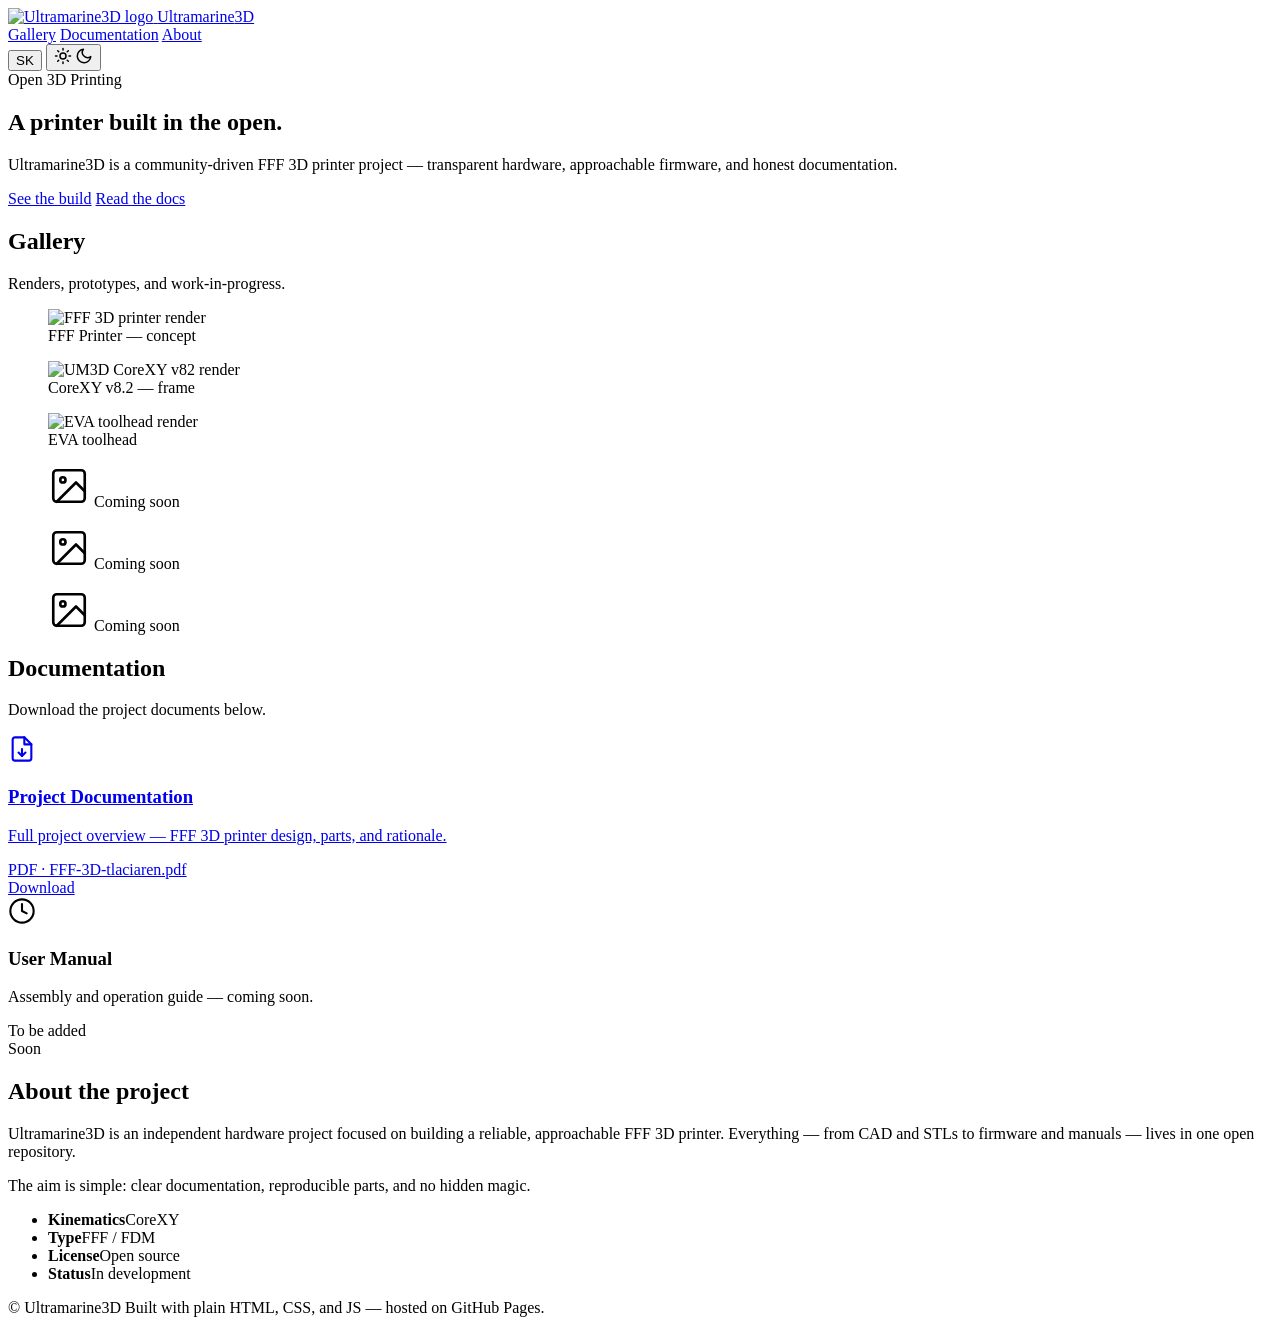
==== index.html @ ef0a7e92 "yap" ====
<!DOCTYPE html>
<html lang="en" data-theme="light">
<head>
  <meta charset="UTF-8" />
  <meta name="viewport" content="width=device-width, initial-scale=1.0" />
  <meta name="description" content="Ultramarine3D — Open 3D printer project" />
  <title>Ultramarine3D</title>
  <link rel="icon" type="image/jpeg" href="business_materials/um3d_logo.jpg" />
  <link rel="preconnect" href="https://fonts.googleapis.com" />
  <link rel="preconnect" href="https://fonts.gstatic.com" crossorigin />
  <link href="https://fonts.googleapis.com/css2?family=Inter:wght@300;400;500;600;700;800&display=swap" rel="stylesheet" />
  <link rel="stylesheet" href="assets/css/style.css" />
</head>
<body>
  <header class="site-header">
    <div class="container header-inner">
      <a href="#" class="brand" aria-label="Ultramarine3D home">
        <img src="business_materials/um3d_logo.jpg" alt="Ultramarine3D logo" class="brand-logo" />
        <span class="brand-name">Ultramarine<span class="brand-accent">3D</span></span>
      </a>
      <nav class="site-nav" aria-label="Primary">
        <a href="#gallery" data-i18n="nav.gallery">Gallery</a>
        <a href="#docs" data-i18n="nav.docs">Documentation</a>
        <a href="#about" data-i18n="nav.about">About</a>
      </nav>
      <div class="controls">
        <button id="lang-toggle" class="pill-btn" aria-label="Toggle language" title="Toggle language">
          <span id="lang-label">SK</span>
        </button>
        <button id="theme-toggle" class="pill-btn" aria-label="Toggle theme" title="Toggle theme">
          <svg class="icon-sun" width="18" height="18" viewBox="0 0 24 24" fill="none" stroke="currentColor" stroke-width="2" stroke-linecap="round" stroke-linejoin="round"><circle cx="12" cy="12" r="4"/><path d="M12 2v2M12 20v2M4.93 4.93l1.41 1.41M17.66 17.66l1.41 1.41M2 12h2M20 12h2M4.93 19.07l1.41-1.41M17.66 6.34l1.41-1.41"/></svg>
          <svg class="icon-moon" width="18" height="18" viewBox="0 0 24 24" fill="none" stroke="currentColor" stroke-width="2" stroke-linecap="round" stroke-linejoin="round"><path d="M21 12.79A9 9 0 1 1 11.21 3 7 7 0 0 0 21 12.79z"/></svg>
        </button>
      </div>
    </div>
  </header>

  <main>
    <section class="hero">
      <div class="container hero-inner">
        <div class="hero-copy">
          <span class="eyebrow" data-i18n="hero.eyebrow">Open 3D Printing</span>
          <h1 data-i18n="hero.title">A printer built in the open.</h1>
          <p class="lede" data-i18n="hero.lede">Ultramarine3D is a community-driven FFF 3D printer project — transparent hardware, approachable firmware, and honest documentation.</p>
          <div class="hero-actions">
            <a href="#gallery" class="btn btn-primary" data-i18n="hero.ctaGallery">See the build</a>
            <a href="#docs" class="btn btn-ghost" data-i18n="hero.ctaDocs">Read the docs</a>
          </div>
        </div>
        <div class="hero-art" aria-hidden="true">
          <div class="blob blob-a"></div>
          <div class="blob blob-b"></div>
          <div class="blob blob-c"></div>
        </div>
      </div>
    </section>

    <section id="gallery" class="section">
      <div class="container">
        <header class="section-head">
          <h2 data-i18n="gallery.title">Gallery</h2>
          <p class="muted" data-i18n="gallery.sub">Renders, prototypes, and work-in-progress.</p>
        </header>
        <div class="gallery-grid">
          <figure class="card image-card">
            <img src="business_materials/img/FFF-3D-tlaciaren.PNG" alt="FFF 3D printer render" loading="lazy" />
            <figcaption data-i18n="gallery.item1">FFF Printer — concept</figcaption>
          </figure>
          <figure class="card image-card">
            <img src="business_materials/img/UM3DCoreXY%20v82.png" alt="UM3D CoreXY v82 render" loading="lazy" />
            <figcaption data-i18n="gallery.item2">CoreXY v8.2 — frame</figcaption>
          </figure>
          <figure class="card image-card">
            <img src="business_materials/img/eva3.png" alt="EVA toolhead render" loading="lazy" />
            <figcaption data-i18n="gallery.item3">EVA toolhead</figcaption>
          </figure>
          <figure class="card image-card placeholder" aria-label="Placeholder">
            <div class="placeholder-inner">
              <svg width="42" height="42" viewBox="0 0 24 24" fill="none" stroke="currentColor" stroke-width="1.5" stroke-linecap="round" stroke-linejoin="round"><rect x="3" y="3" width="18" height="18" rx="2"/><circle cx="8.5" cy="8.5" r="1.5"/><path d="M21 15l-5-5L5 21"/></svg>
              <span data-i18n="gallery.coming">Coming soon</span>
            </div>
          </figure>
          <figure class="card image-card placeholder" aria-label="Placeholder">
            <div class="placeholder-inner">
              <svg width="42" height="42" viewBox="0 0 24 24" fill="none" stroke="currentColor" stroke-width="1.5" stroke-linecap="round" stroke-linejoin="round"><rect x="3" y="3" width="18" height="18" rx="2"/><circle cx="8.5" cy="8.5" r="1.5"/><path d="M21 15l-5-5L5 21"/></svg>
              <span data-i18n="gallery.coming">Coming soon</span>
            </div>
          </figure>
          <figure class="card image-card placeholder" aria-label="Placeholder">
            <div class="placeholder-inner">
              <svg width="42" height="42" viewBox="0 0 24 24" fill="none" stroke="currentColor" stroke-width="1.5" stroke-linecap="round" stroke-linejoin="round"><rect x="3" y="3" width="18" height="18" rx="2"/><circle cx="8.5" cy="8.5" r="1.5"/><path d="M21 15l-5-5L5 21"/></svg>
              <span data-i18n="gallery.coming">Coming soon</span>
            </div>
          </figure>
        </div>
      </div>
    </section>

    <section id="docs" class="section section-alt">
      <div class="container">
        <header class="section-head">
          <h2 data-i18n="docs.title">Documentation</h2>
          <p class="muted" data-i18n="docs.sub">Download the project documents below.</p>
        </header>
        <div class="docs-grid">
          <a class="card doc-card" href="business_materials/FFF-3D-tlaciaren.pdf" download>
            <div class="doc-icon">
              <svg width="28" height="28" viewBox="0 0 24 24" fill="none" stroke="currentColor" stroke-width="1.8" stroke-linecap="round" stroke-linejoin="round"><path d="M14 2H6a2 2 0 0 0-2 2v16a2 2 0 0 0 2 2h12a2 2 0 0 0 2-2V8z"/><path d="M14 2v6h6"/><path d="M12 18v-6"/><path d="M9 15l3 3 3-3"/></svg>
            </div>
            <div class="doc-body">
              <h3 data-i18n="docs.doc1.title">Project Documentation</h3>
              <p data-i18n="docs.doc1.desc">Full project overview — FFF 3D printer design, parts, and rationale.</p>
              <span class="doc-meta">PDF · FFF-3D-tlaciaren.pdf</span>
            </div>
            <span class="doc-cta" data-i18n="docs.download">Download</span>
          </a>
          <div class="card doc-card doc-card-disabled" aria-disabled="true">
            <div class="doc-icon">
              <svg width="28" height="28" viewBox="0 0 24 24" fill="none" stroke="currentColor" stroke-width="1.8" stroke-linecap="round" stroke-linejoin="round"><circle cx="12" cy="12" r="10"/><path d="M12 6v6l4 2"/></svg>
            </div>
            <div class="doc-body">
              <h3 data-i18n="docs.doc2.title">User Manual</h3>
              <p data-i18n="docs.doc2.desc">Assembly and operation guide — coming soon.</p>
              <span class="doc-meta" data-i18n="docs.doc2.meta">To be added</span>
            </div>
            <span class="doc-cta doc-cta-muted" data-i18n="docs.soon">Soon</span>
          </div>
        </div>
      </div>
    </section>

    <section id="about" class="section">
      <div class="container about-grid">
        <div>
          <h2 data-i18n="about.title">About the project</h2>
          <p data-i18n="about.p1">Ultramarine3D is an independent hardware project focused on building a reliable, approachable FFF 3D printer. Everything — from CAD and STLs to firmware and manuals — lives in one open repository.</p>
          <p data-i18n="about.p2">The aim is simple: clear documentation, reproducible parts, and no hidden magic.</p>
        </div>
        <ul class="facts">
          <li><strong data-i18n="about.fact1.k">Kinematics</strong><span data-i18n="about.fact1.v">CoreXY</span></li>
          <li><strong data-i18n="about.fact2.k">Type</strong><span data-i18n="about.fact2.v">FFF / FDM</span></li>
          <li><strong data-i18n="about.fact3.k">License</strong><span data-i18n="about.fact3.v">Open source</span></li>
          <li><strong data-i18n="about.fact4.k">Status</strong><span data-i18n="about.fact4.v">In development</span></li>
        </ul>
      </div>
    </section>
  </main>

  <footer class="site-footer">
    <div class="container footer-inner">
      <span>© <span id="year"></span> Ultramarine3D</span>
      <span class="muted" data-i18n="footer.built">Built with plain HTML, CSS, and JS — hosted on GitHub Pages.</span>
    </div>
  </footer>

  <script src="assets/js/script.js"></script>
</body>
</html>
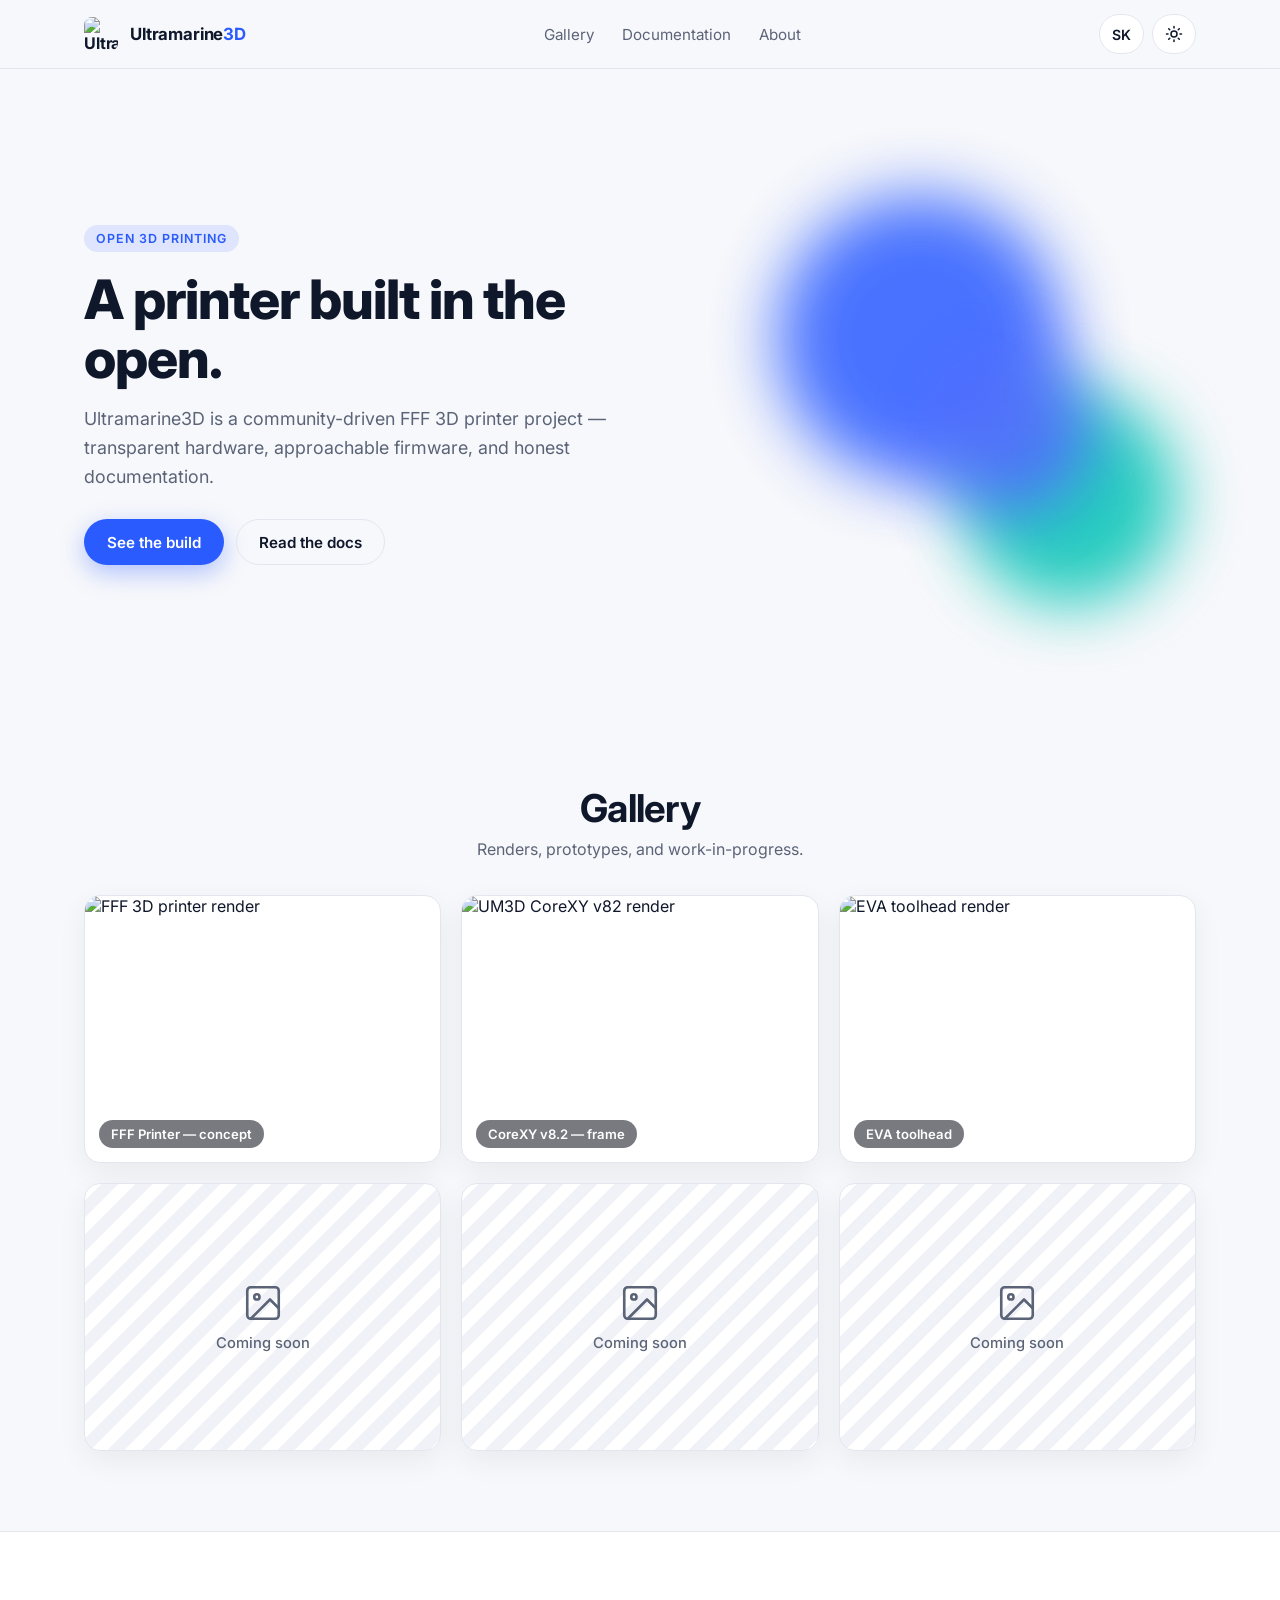
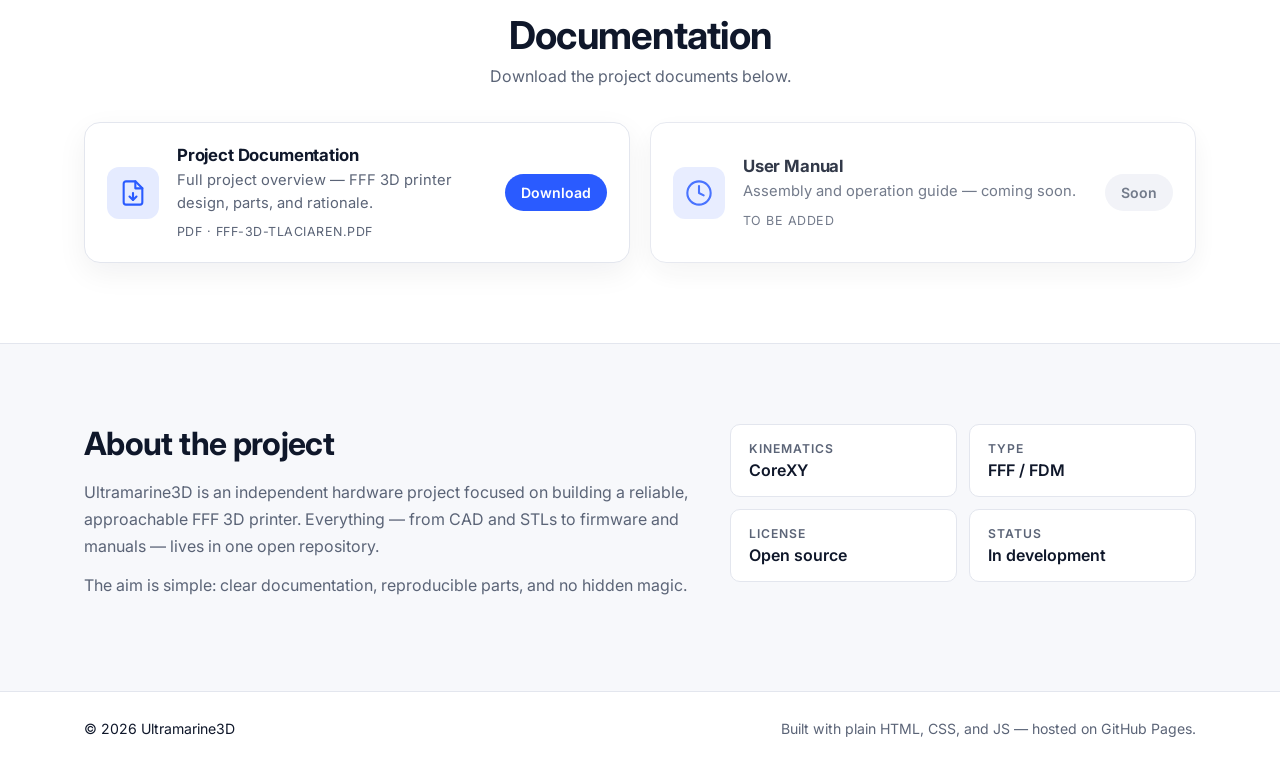
==== commit eda2f101: "add" ====
--- a/index.html
+++ b/index.html
@@ -9,7 +9,7 @@
   <link rel="preconnect" href="https://fonts.googleapis.com" />
   <link rel="preconnect" href="https://fonts.gstatic.com" crossorigin />
   <link href="https://fonts.googleapis.com/css2?family=Inter:wght@300;400;500;600;700;800&display=swap" rel="stylesheet" />
-  <link rel="stylesheet" href="assets/css/style.css" />
+  <link rel="stylesheet" href="./style.css" />
 </head>
 <body>
   <header class="site-header">
@@ -153,6 +153,6 @@
     </div>
   </footer>
 
-  <script src="assets/js/script.js"></script>
+  <script src="script.js"></script>
 </body>
 </html>
--- a/style.css
+++ b/style.css
@@ -0,0 +1,409 @@
+:root {
+  --bg: #f7f8fb;
+  --bg-alt: #ffffff;
+  --surface: #ffffff;
+  --surface-2: #f0f2f7;
+  --text: #0f172a;
+  --text-muted: #5b6477;
+  --border: #e3e6ee;
+  --accent: #2a5bff;
+  --accent-2: #00c4b4;
+  --accent-contrast: #ffffff;
+  --shadow: 0 10px 30px rgba(15, 23, 42, 0.06);
+  --shadow-lg: 0 24px 60px rgba(15, 23, 42, 0.12);
+  --radius: 16px;
+  --radius-sm: 10px;
+  --maxw: 1160px;
+  --transition: 200ms cubic-bezier(.2,.7,.3,1);
+}
+
+[data-theme="dark"] {
+  --bg: #0b0e15;
+  --bg-alt: #0f1420;
+  --surface: #141a28;
+  --surface-2: #1a2133;
+  --text: #e6eaf2;
+  --text-muted: #94a0b8;
+  --border: #223049;
+  --accent: #6b8cff;
+  --accent-2: #2ee6d0;
+  --accent-contrast: #0b0e15;
+  --shadow: 0 10px 30px rgba(0, 0, 0, 0.35);
+  --shadow-lg: 0 24px 60px rgba(0, 0, 0, 0.5);
+}
+
+* { box-sizing: border-box; }
+
+html, body {
+  margin: 0;
+  padding: 0;
+  background: var(--bg);
+  color: var(--text);
+  font-family: 'Inter', system-ui, -apple-system, Segoe UI, Roboto, sans-serif;
+  -webkit-font-smoothing: antialiased;
+  -moz-osx-font-smoothing: grayscale;
+  scroll-behavior: smooth;
+  transition: background var(--transition), color var(--transition);
+}
+
+img { max-width: 100%; display: block; }
+
+a {
+  color: inherit;
+  text-decoration: none;
+}
+
+.container {
+  max-width: var(--maxw);
+  margin: 0 auto;
+  padding: 0 24px;
+}
+
+/* Header */
+.site-header {
+  position: sticky;
+  top: 0;
+  z-index: 40;
+  backdrop-filter: saturate(140%) blur(12px);
+  -webkit-backdrop-filter: saturate(140%) blur(12px);
+  background: color-mix(in srgb, var(--bg) 78%, transparent);
+  border-bottom: 1px solid var(--border);
+}
+
+.header-inner {
+  display: flex;
+  align-items: center;
+  justify-content: space-between;
+  height: 68px;
+  gap: 20px;
+}
+
+.brand {
+  display: inline-flex;
+  align-items: center;
+  gap: 12px;
+  font-weight: 700;
+  letter-spacing: -0.01em;
+}
+
+.brand-logo {
+  width: 34px;
+  height: 34px;
+  border-radius: 8px;
+  object-fit: cover;
+}
+
+.brand-name { font-size: 1.05rem; }
+.brand-accent { color: var(--accent); }
+
+.site-nav {
+  display: flex;
+  gap: 28px;
+  font-size: 0.95rem;
+  color: var(--text-muted);
+}
+.site-nav a { transition: color var(--transition); }
+.site-nav a:hover { color: var(--text); }
+
+.controls { display: flex; gap: 8px; }
+
+.pill-btn {
+  display: inline-flex;
+  align-items: center;
+  justify-content: center;
+  gap: 6px;
+  min-width: 40px;
+  height: 40px;
+  padding: 0 12px;
+  border-radius: 999px;
+  border: 1px solid var(--border);
+  background: var(--surface);
+  color: var(--text);
+  cursor: pointer;
+  font: inherit;
+  font-weight: 600;
+  font-size: 0.88rem;
+  transition: background var(--transition), border-color var(--transition), transform var(--transition);
+}
+.pill-btn:hover { background: var(--surface-2); transform: translateY(-1px); }
+
+#theme-toggle .icon-moon { display: none; }
+[data-theme="dark"] #theme-toggle .icon-sun { display: none; }
+[data-theme="dark"] #theme-toggle .icon-moon { display: block; }
+
+/* Hero */
+.hero {
+  position: relative;
+  overflow: hidden;
+  padding: 88px 0 72px;
+}
+.hero-inner {
+  display: grid;
+  grid-template-columns: 1.25fr 1fr;
+  gap: 40px;
+  align-items: center;
+}
+.eyebrow {
+  display: inline-block;
+  padding: 6px 12px;
+  font-size: 0.78rem;
+  font-weight: 600;
+  letter-spacing: 0.08em;
+  text-transform: uppercase;
+  color: var(--accent);
+  background: color-mix(in srgb, var(--accent) 12%, transparent);
+  border-radius: 999px;
+  margin-bottom: 18px;
+}
+.hero-copy h1 {
+  font-size: clamp(2.2rem, 4.5vw, 3.4rem);
+  line-height: 1.08;
+  letter-spacing: -0.02em;
+  margin: 0 0 18px;
+  font-weight: 800;
+}
+.lede {
+  font-size: 1.12rem;
+  color: var(--text-muted);
+  max-width: 56ch;
+  line-height: 1.6;
+  margin: 0 0 28px;
+}
+.hero-actions { display: flex; gap: 12px; flex-wrap: wrap; }
+
+.btn {
+  display: inline-flex;
+  align-items: center;
+  justify-content: center;
+  height: 46px;
+  padding: 0 22px;
+  border-radius: 999px;
+  font-weight: 600;
+  font-size: 0.95rem;
+  border: 1px solid transparent;
+  transition: transform var(--transition), background var(--transition), border-color var(--transition), color var(--transition);
+  cursor: pointer;
+}
+.btn-primary {
+  background: var(--accent);
+  color: var(--accent-contrast);
+  box-shadow: 0 8px 24px color-mix(in srgb, var(--accent) 35%, transparent);
+}
+.btn-primary:hover { transform: translateY(-2px); }
+.btn-ghost {
+  background: transparent;
+  border-color: var(--border);
+  color: var(--text);
+}
+.btn-ghost:hover { background: var(--surface); }
+
+.hero-art {
+  position: relative;
+  aspect-ratio: 1 / 1;
+  filter: blur(0.2px);
+}
+.blob {
+  position: absolute;
+  border-radius: 50%;
+  filter: blur(32px);
+  opacity: 0.85;
+  animation: float 12s ease-in-out infinite;
+}
+.blob-a {
+  width: 60%; height: 60%;
+  background: var(--accent);
+  top: 8%; left: 12%;
+}
+.blob-b {
+  width: 45%; height: 45%;
+  background: var(--accent-2);
+  bottom: 6%; right: 4%;
+  animation-delay: -4s;
+}
+.blob-c {
+  width: 35%; height: 35%;
+  background: color-mix(in srgb, var(--accent) 70%, #b388ff);
+  top: 40%; right: 22%;
+  animation-delay: -8s;
+}
+@keyframes float {
+  0%, 100% { transform: translate(0, 0) scale(1); }
+  50% { transform: translate(10px, -18px) scale(1.05); }
+}
+
+/* Sections */
+.section { padding: 80px 0; }
+.section-alt { background: var(--bg-alt); border-top: 1px solid var(--border); border-bottom: 1px solid var(--border); }
+.section-head { margin-bottom: 36px; text-align: center; }
+.section-head h2 {
+  font-size: clamp(1.8rem, 3vw, 2.4rem);
+  letter-spacing: -0.02em;
+  margin: 0 0 8px;
+  font-weight: 700;
+}
+.muted { color: var(--text-muted); margin: 0; }
+
+/* Gallery */
+.gallery-grid {
+  display: grid;
+  grid-template-columns: repeat(3, 1fr);
+  gap: 20px;
+}
+.card {
+  background: var(--surface);
+  border: 1px solid var(--border);
+  border-radius: var(--radius);
+  overflow: hidden;
+  box-shadow: var(--shadow);
+  transition: transform var(--transition), box-shadow var(--transition), border-color var(--transition);
+}
+.image-card {
+  margin: 0;
+  aspect-ratio: 4 / 3;
+  position: relative;
+  display: flex;
+  flex-direction: column;
+}
+.image-card img {
+  width: 100%;
+  height: 100%;
+  object-fit: cover;
+  transition: transform 600ms ease;
+}
+.image-card:hover { transform: translateY(-4px); box-shadow: var(--shadow-lg); }
+.image-card:hover img { transform: scale(1.04); }
+.image-card figcaption {
+  position: absolute;
+  left: 14px;
+  bottom: 14px;
+  padding: 6px 12px;
+  font-size: 0.82rem;
+  font-weight: 600;
+  color: #fff;
+  background: rgba(10, 14, 25, 0.55);
+  backdrop-filter: blur(6px);
+  -webkit-backdrop-filter: blur(6px);
+  border-radius: 999px;
+}
+.image-card.placeholder {
+  background: repeating-linear-gradient(
+    135deg,
+    var(--surface) 0 12px,
+    var(--surface-2) 12px 24px
+  );
+  display: flex;
+  align-items: center;
+  justify-content: center;
+  color: var(--text-muted);
+}
+.placeholder-inner {
+  display: flex;
+  flex-direction: column;
+  align-items: center;
+  gap: 10px;
+  font-size: 0.92rem;
+  font-weight: 500;
+}
+
+/* Docs */
+.docs-grid {
+  display: grid;
+  grid-template-columns: repeat(2, 1fr);
+  gap: 20px;
+}
+.doc-card {
+  display: grid;
+  grid-template-columns: auto 1fr auto;
+  gap: 18px;
+  align-items: center;
+  padding: 22px;
+  text-align: left;
+}
+.doc-card:hover { transform: translateY(-3px); box-shadow: var(--shadow-lg); border-color: color-mix(in srgb, var(--accent) 40%, var(--border)); }
+.doc-icon {
+  width: 52px; height: 52px;
+  display: grid; place-items: center;
+  border-radius: 12px;
+  background: color-mix(in srgb, var(--accent) 12%, transparent);
+  color: var(--accent);
+}
+.doc-body h3 { margin: 0 0 4px; font-size: 1.05rem; letter-spacing: -0.01em; }
+.doc-body p { margin: 0 0 6px; color: var(--text-muted); font-size: 0.92rem; line-height: 1.5; }
+.doc-meta { font-size: 0.78rem; color: var(--text-muted); letter-spacing: 0.04em; text-transform: uppercase; }
+.doc-cta {
+  padding: 10px 16px;
+  border-radius: 999px;
+  background: var(--accent);
+  color: var(--accent-contrast);
+  font-weight: 600;
+  font-size: 0.88rem;
+  white-space: nowrap;
+}
+.doc-cta-muted {
+  background: var(--surface-2);
+  color: var(--text-muted);
+}
+.doc-card-disabled {
+  opacity: 0.85;
+  cursor: not-allowed;
+}
+.doc-card-disabled:hover { transform: none; box-shadow: var(--shadow); border-color: var(--border); }
+
+/* About */
+.about-grid {
+  display: grid;
+  grid-template-columns: 1.3fr 1fr;
+  gap: 40px;
+  align-items: start;
+}
+.about-grid h2 { margin: 0 0 16px; font-size: clamp(1.6rem, 2.6vw, 2rem); letter-spacing: -0.02em; }
+.about-grid p { color: var(--text-muted); line-height: 1.7; margin: 0 0 12px; }
+.facts {
+  list-style: none;
+  margin: 0; padding: 0;
+  display: grid;
+  grid-template-columns: 1fr 1fr;
+  gap: 12px;
+}
+.facts li {
+  display: flex;
+  flex-direction: column;
+  gap: 4px;
+  padding: 16px 18px;
+  background: var(--surface);
+  border: 1px solid var(--border);
+  border-radius: var(--radius-sm);
+}
+.facts strong { font-size: 0.76rem; text-transform: uppercase; letter-spacing: 0.08em; color: var(--text-muted); font-weight: 600; }
+.facts span { font-weight: 600; }
+
+/* Footer */
+.site-footer {
+  padding: 28px 0;
+  border-top: 1px solid var(--border);
+  background: var(--bg-alt);
+}
+.footer-inner {
+  display: flex;
+  justify-content: space-between;
+  align-items: center;
+  gap: 12px;
+  flex-wrap: wrap;
+  font-size: 0.88rem;
+}
+
+/* Responsive */
+@media (max-width: 900px) {
+  .hero { padding: 56px 0 40px; }
+  .hero-inner { grid-template-columns: 1fr; }
+  .hero-art { display: none; }
+  .gallery-grid { grid-template-columns: repeat(2, 1fr); }
+  .docs-grid, .about-grid { grid-template-columns: 1fr; }
+  .site-nav { display: none; }
+}
+@media (max-width: 560px) {
+  .gallery-grid { grid-template-columns: 1fr; }
+  .doc-card { grid-template-columns: auto 1fr; }
+  .doc-card .doc-cta { grid-column: 1 / -1; justify-self: start; }
+  .facts { grid-template-columns: 1fr; }
+}
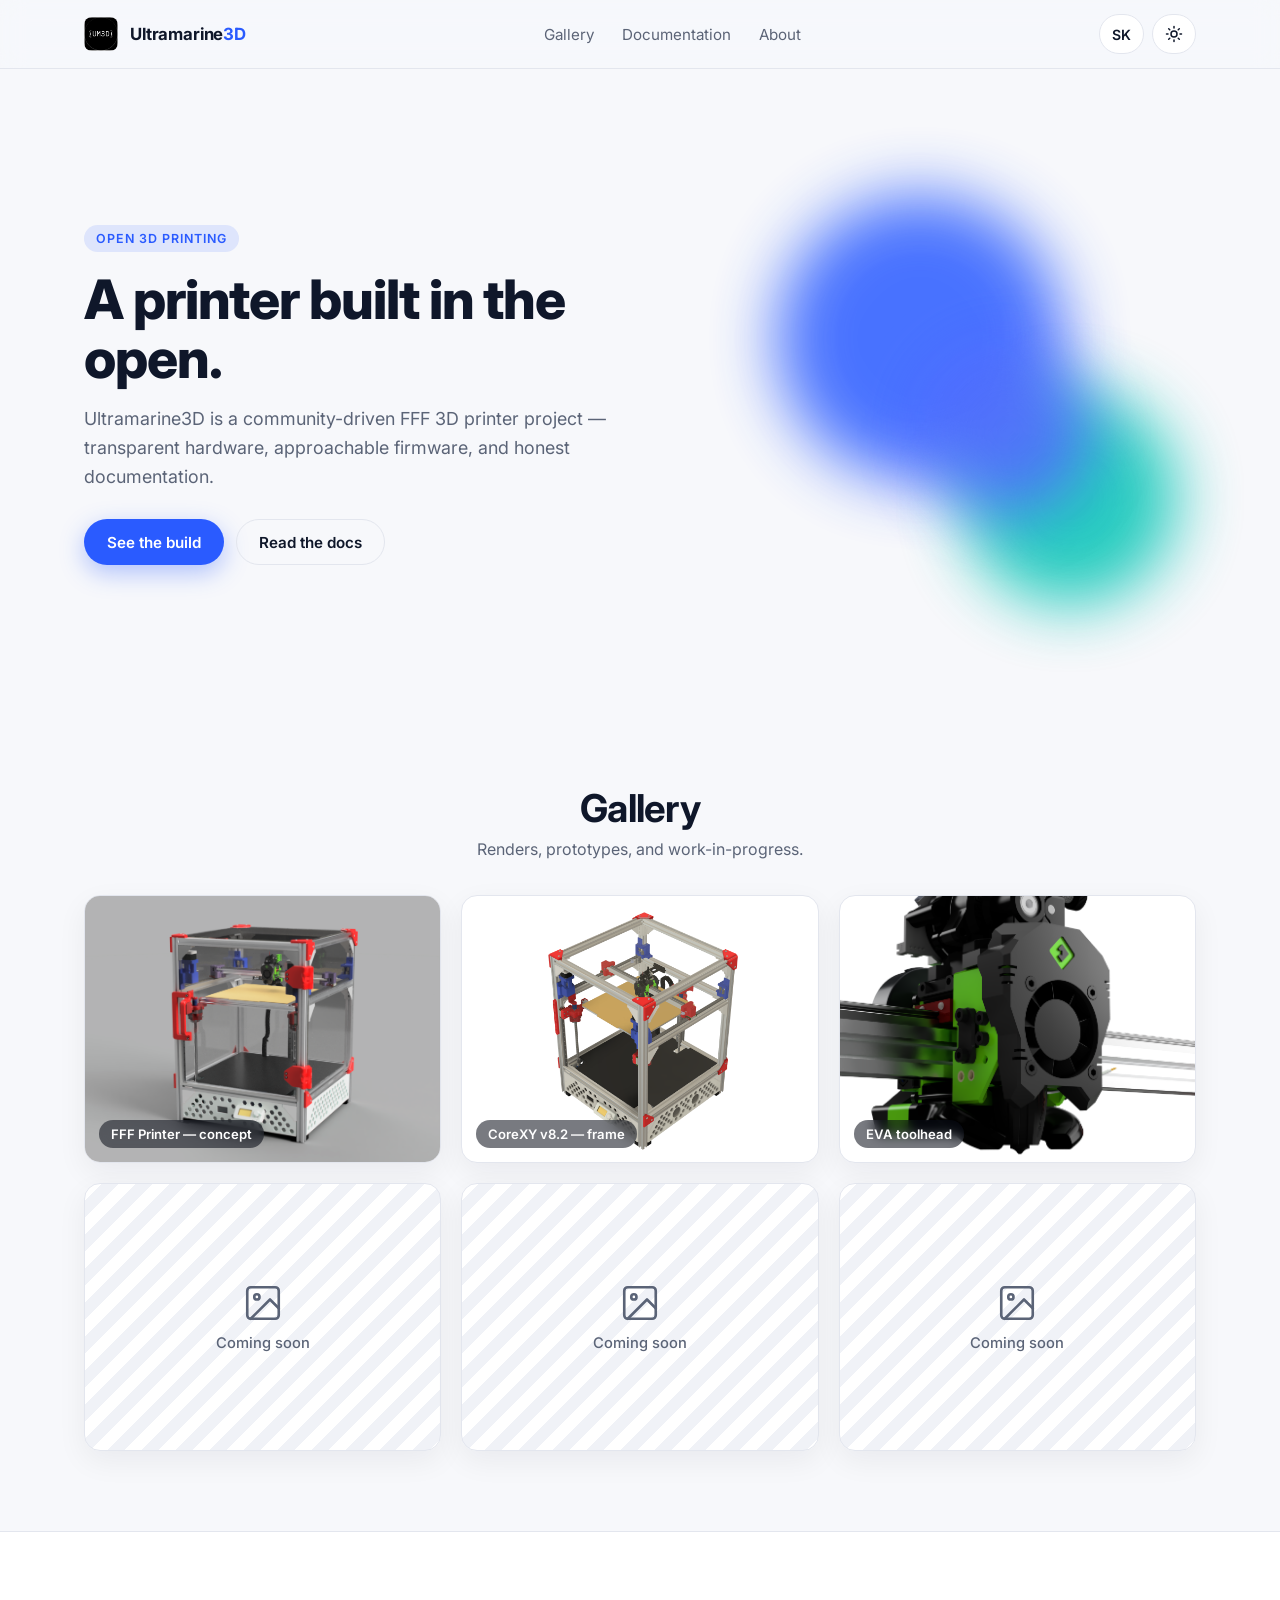
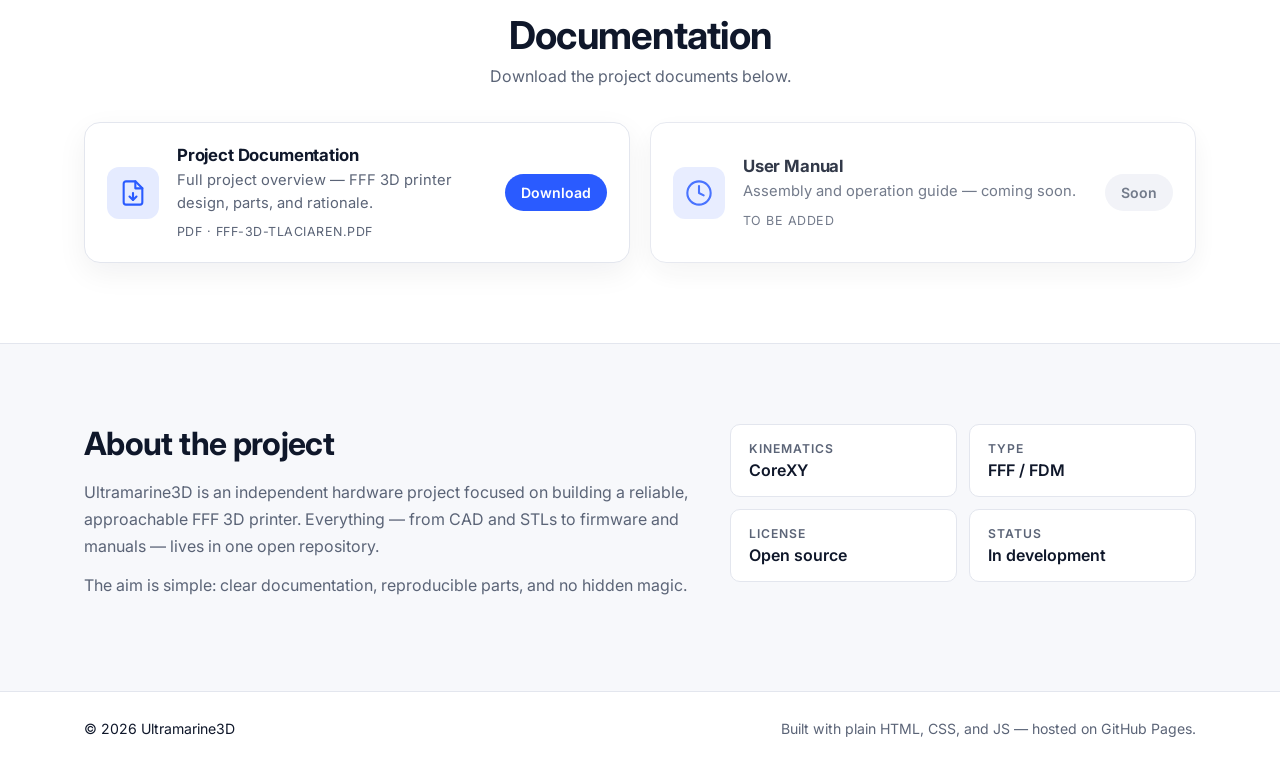
==== commit f904c706: "fixed images" ====
--- a/index.html
+++ b/index.html
@@ -5,7 +5,7 @@
   <meta name="viewport" content="width=device-width, initial-scale=1.0" />
   <meta name="description" content="Ultramarine3D — Open 3D printer project" />
   <title>Ultramarine3D</title>
-  <link rel="icon" type="image/jpeg" href="business_materials/um3d_logo.jpg" />
+  <link rel="icon" type="image/jpeg" href="um3d_logo.jpg" />
   <link rel="preconnect" href="https://fonts.googleapis.com" />
   <link rel="preconnect" href="https://fonts.gstatic.com" crossorigin />
   <link href="https://fonts.googleapis.com/css2?family=Inter:wght@300;400;500;600;700;800&display=swap" rel="stylesheet" />
@@ -15,7 +15,7 @@
   <header class="site-header">
     <div class="container header-inner">
       <a href="#" class="brand" aria-label="Ultramarine3D home">
-        <img src="business_materials/um3d_logo.jpg" alt="Ultramarine3D logo" class="brand-logo" />
+        <img src="um3d_logo.jpg" alt="Ultramarine3D logo" class="brand-logo" />
         <span class="brand-name">Ultramarine<span class="brand-accent">3D</span></span>
       </a>
       <nav class="site-nav" aria-label="Primary">
@@ -63,15 +63,15 @@
         </header>
         <div class="gallery-grid">
           <figure class="card image-card">
-            <img src="business_materials/img/FFF-3D-tlaciaren.PNG" alt="FFF 3D printer render" loading="lazy" />
+            <img src="FFF-3D-tlaciaren.PNG" alt="FFF 3D printer render" loading="lazy" />
             <figcaption data-i18n="gallery.item1">FFF Printer — concept</figcaption>
           </figure>
           <figure class="card image-card">
-            <img src="business_materials/img/UM3DCoreXY%20v82.png" alt="UM3D CoreXY v82 render" loading="lazy" />
+            <img src="UM3DCoreXY%20v82.png" alt="UM3D CoreXY v82 render" loading="lazy" />
             <figcaption data-i18n="gallery.item2">CoreXY v8.2 — frame</figcaption>
           </figure>
           <figure class="card image-card">
-            <img src="business_materials/img/eva3.png" alt="EVA toolhead render" loading="lazy" />
+            <img src="eva3.png" alt="EVA toolhead render" loading="lazy" />
             <figcaption data-i18n="gallery.item3">EVA toolhead</figcaption>
           </figure>
           <figure class="card image-card placeholder" aria-label="Placeholder">
@@ -103,7 +103,7 @@
           <p class="muted" data-i18n="docs.sub">Download the project documents below.</p>
         </header>
         <div class="docs-grid">
-          <a class="card doc-card" href="business_materials/FFF-3D-tlaciaren.pdf" download>
+          <a class="card doc-card" href="FFF-3D-tlaciaren.pdf" download>
             <div class="doc-icon">
               <svg width="28" height="28" viewBox="0 0 24 24" fill="none" stroke="currentColor" stroke-width="1.8" stroke-linecap="round" stroke-linejoin="round"><path d="M14 2H6a2 2 0 0 0-2 2v16a2 2 0 0 0 2 2h12a2 2 0 0 0 2-2V8z"/><path d="M14 2v6h6"/><path d="M12 18v-6"/><path d="M9 15l3 3 3-3"/></svg>
             </div>
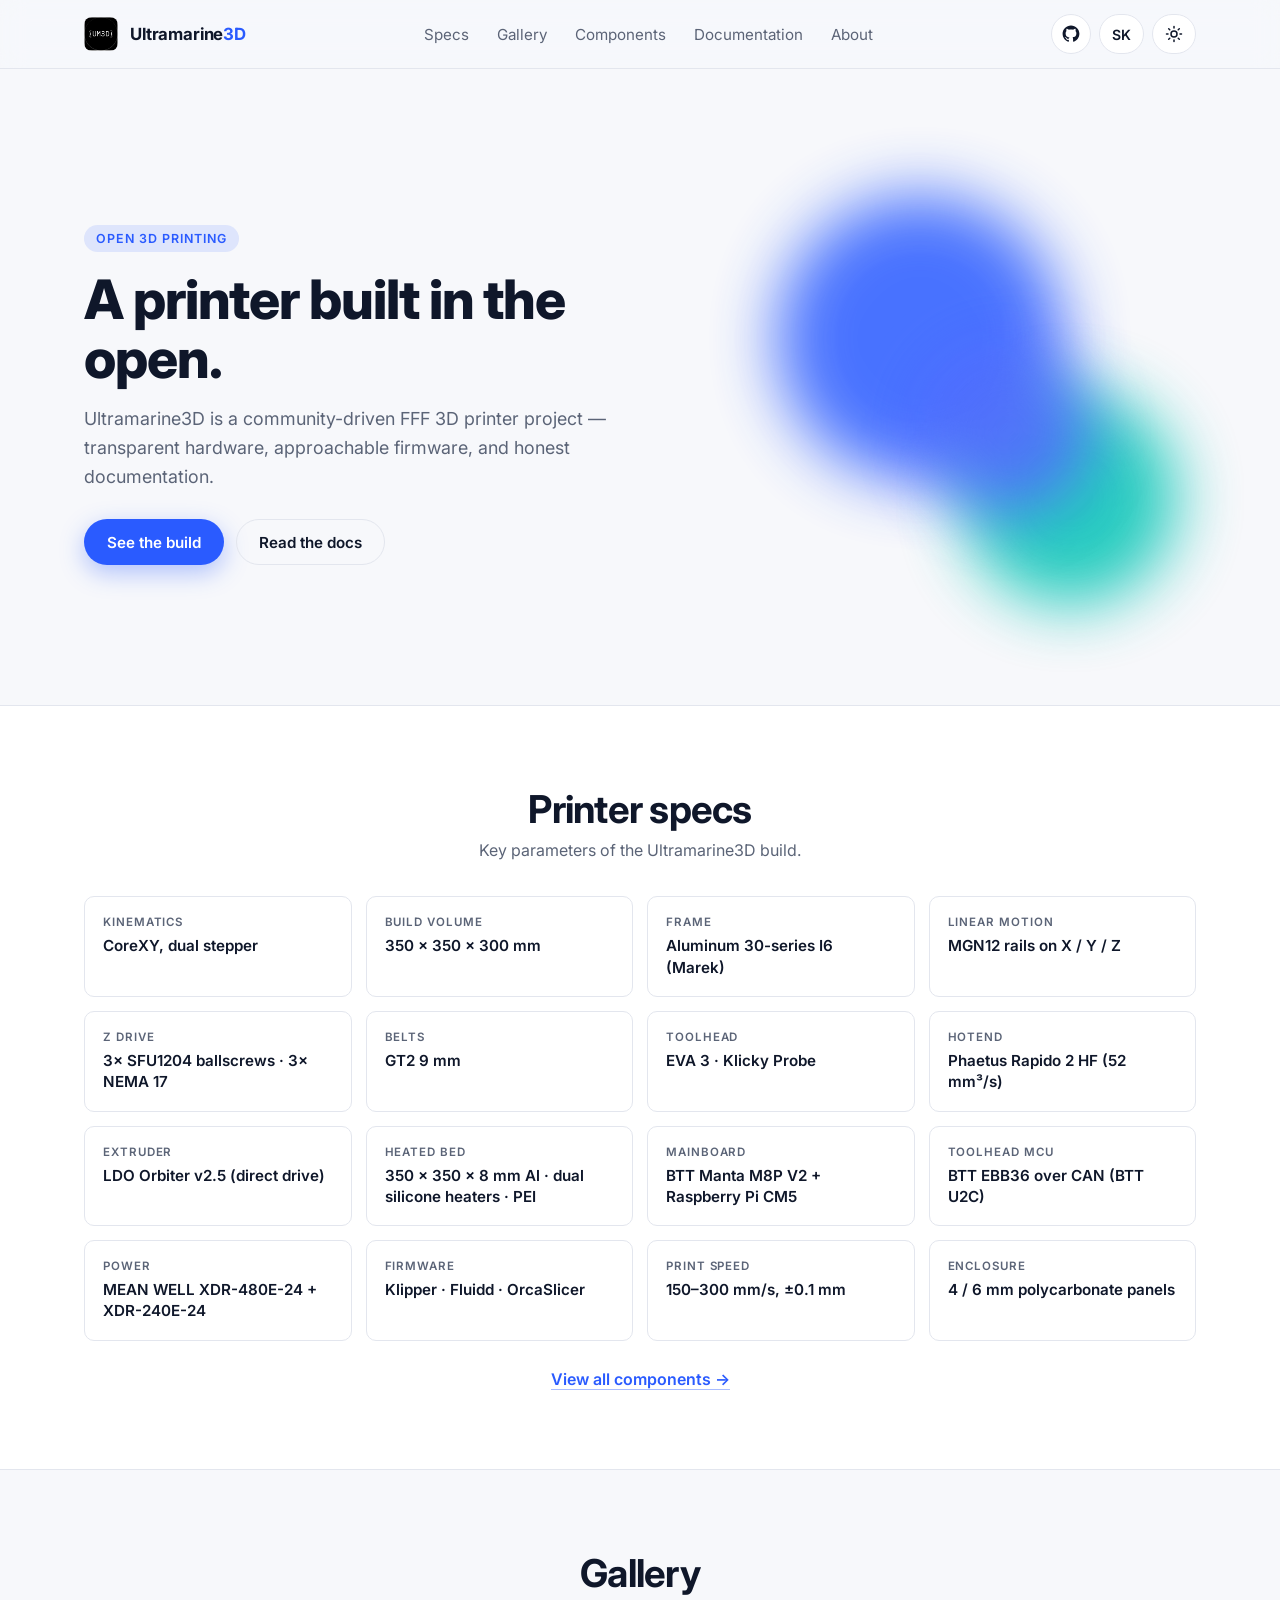
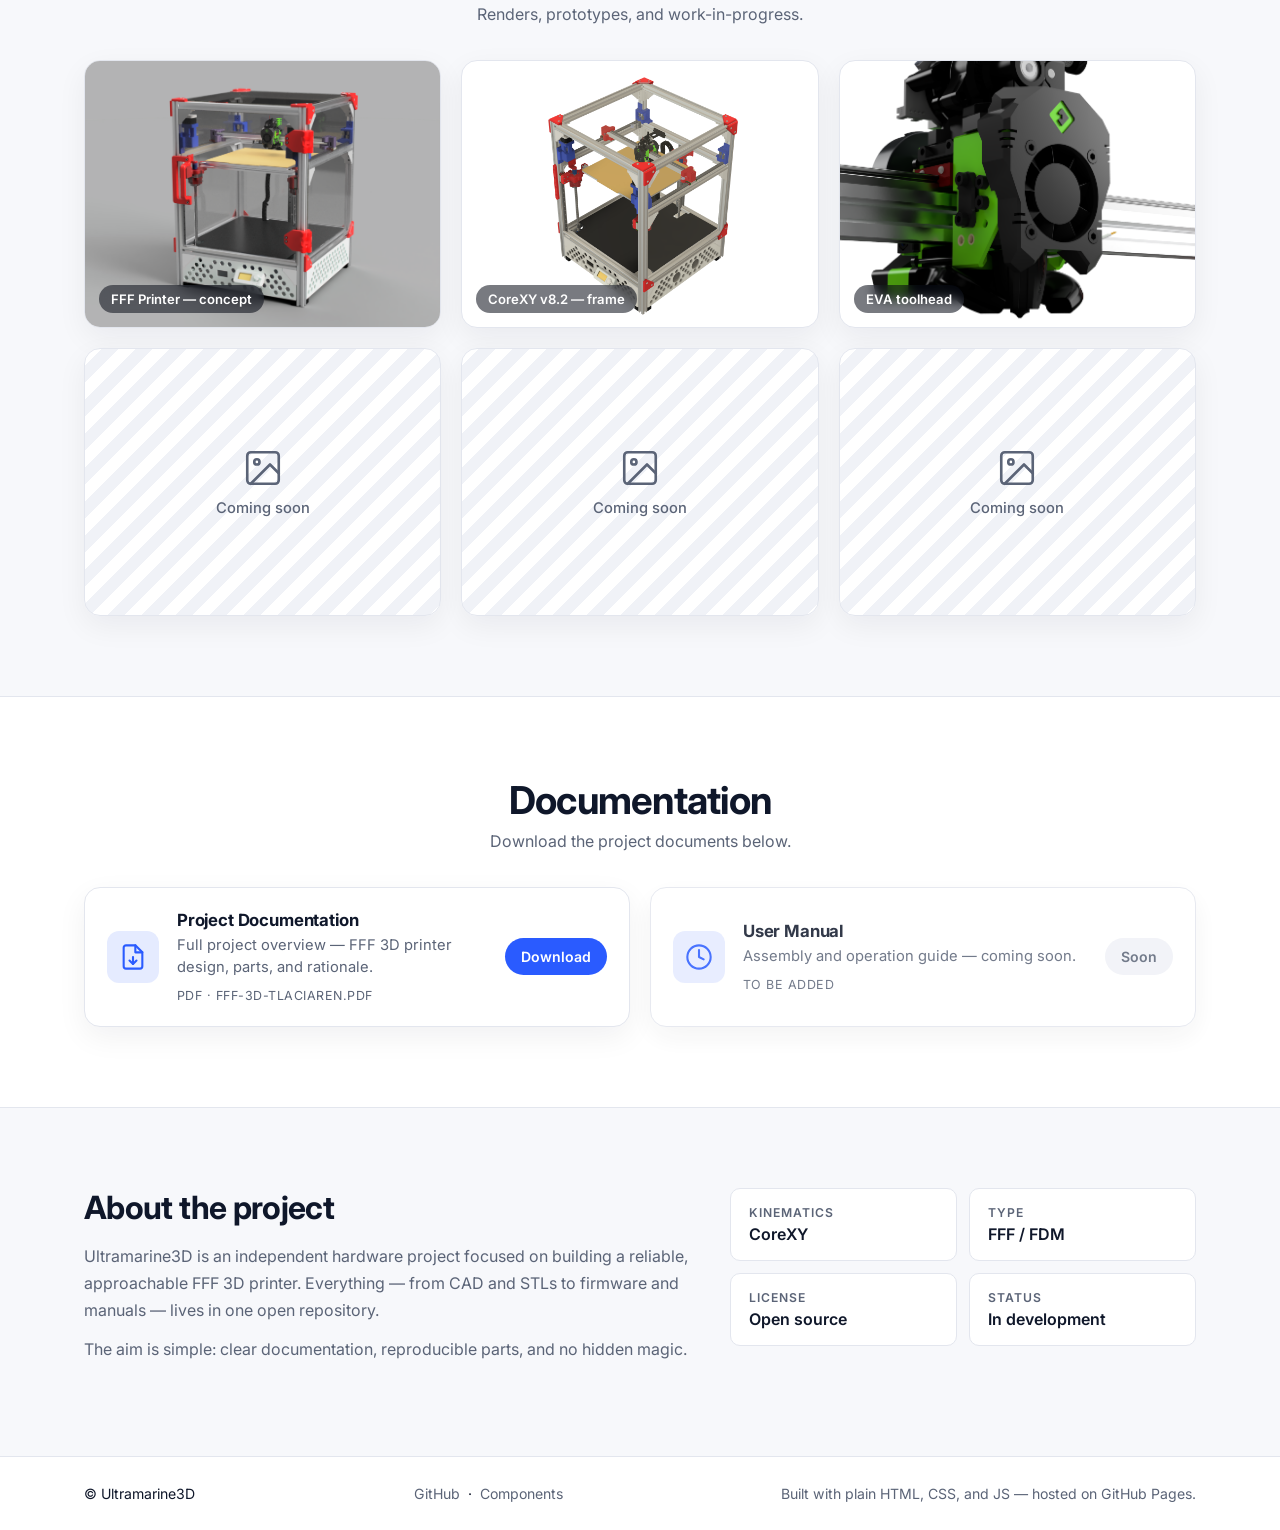
==== commit 60146649: "Add printer specs section, components page, and GitHub link Surfaces the printer's key specs on the " ====
--- a/index.html
+++ b/index.html
@@ -19,11 +19,16 @@
         <span class="brand-name">Ultramarine<span class="brand-accent">3D</span></span>
       </a>
       <nav class="site-nav" aria-label="Primary">
+        <a href="#specs" data-i18n="nav.specs">Specs</a>
         <a href="#gallery" data-i18n="nav.gallery">Gallery</a>
+        <a href="components.html" data-i18n="nav.components">Components</a>
         <a href="#docs" data-i18n="nav.docs">Documentation</a>
         <a href="#about" data-i18n="nav.about">About</a>
       </nav>
       <div class="controls">
+        <a id="github-link" class="pill-btn" href="https://github.com/Ultramarine3D/ultramarine3d.github.io" target="_blank" rel="noopener" aria-label="GitHub repository" title="GitHub repository">
+          <svg width="18" height="18" viewBox="0 0 24 24" fill="currentColor" aria-hidden="true"><path d="M12 .5C5.73.5.78 5.45.78 11.72c0 4.94 3.2 9.13 7.64 10.61.56.1.77-.24.77-.54 0-.27-.01-1-.02-1.96-3.11.68-3.77-1.5-3.77-1.5-.51-1.29-1.24-1.63-1.24-1.63-1.02-.7.08-.68.08-.68 1.13.08 1.72 1.16 1.72 1.16 1 1.72 2.62 1.22 3.26.93.1-.73.39-1.22.71-1.5-2.49-.28-5.11-1.25-5.11-5.55 0-1.23.44-2.23 1.16-3.02-.12-.28-.5-1.43.11-2.97 0 0 .94-.3 3.09 1.15.9-.25 1.86-.38 2.81-.38.96 0 1.92.13 2.81.38 2.15-1.46 3.09-1.15 3.09-1.15.61 1.54.23 2.69.11 2.97.72.79 1.16 1.79 1.16 3.02 0 4.31-2.63 5.27-5.13 5.54.4.34.76 1.02.76 2.06 0 1.49-.01 2.69-.01 3.06 0 .3.2.65.78.54 4.43-1.48 7.63-5.67 7.63-10.61C23.22 5.45 18.27.5 12 .5z"/></svg>
+        </a>
         <button id="lang-toggle" class="pill-btn" aria-label="Toggle language" title="Toggle language">
           <span id="lang-label">SK</span>
         </button>
@@ -52,6 +57,36 @@
           <div class="blob blob-b"></div>
           <div class="blob blob-c"></div>
         </div>
+      </div>
+    </section>
+
+    <section id="specs" class="section section-alt">
+      <div class="container">
+        <header class="section-head">
+          <h2 data-i18n="specs.title">Printer specs</h2>
+          <p class="muted" data-i18n="specs.sub">Key parameters of the Ultramarine3D build.</p>
+        </header>
+        <div class="specs-grid">
+          <div class="spec"><strong data-i18n="specs.kin.k">Kinematics</strong><span data-i18n="specs.kin.v">CoreXY, dual stepper</span></div>
+          <div class="spec"><strong data-i18n="specs.vol.k">Build volume</strong><span data-i18n="specs.vol.v">350 × 350 × 300 mm</span></div>
+          <div class="spec"><strong data-i18n="specs.frame.k">Frame</strong><span data-i18n="specs.frame.v">Aluminum 30-series I6 (Marek)</span></div>
+          <div class="spec"><strong data-i18n="specs.rails.k">Linear motion</strong><span data-i18n="specs.rails.v">MGN12 rails on X / Y / Z</span></div>
+          <div class="spec"><strong data-i18n="specs.z.k">Z drive</strong><span data-i18n="specs.z.v">3× SFU1204 ballscrews · 3× NEMA 17</span></div>
+          <div class="spec"><strong data-i18n="specs.belts.k">Belts</strong><span data-i18n="specs.belts.v">GT2 9 mm</span></div>
+          <div class="spec"><strong data-i18n="specs.head.k">Toolhead</strong><span data-i18n="specs.head.v">EVA 3 · Klicky Probe</span></div>
+          <div class="spec"><strong data-i18n="specs.hotend.k">Hotend</strong><span data-i18n="specs.hotend.v">Phaetus Rapido 2 HF (52 mm³/s)</span></div>
+          <div class="spec"><strong data-i18n="specs.extruder.k">Extruder</strong><span data-i18n="specs.extruder.v">LDO Orbiter v2.5 (direct drive)</span></div>
+          <div class="spec"><strong data-i18n="specs.bed.k">Heated bed</strong><span data-i18n="specs.bed.v">350 × 350 × 8 mm Al · dual silicone heaters · PEI</span></div>
+          <div class="spec"><strong data-i18n="specs.mcu.k">Mainboard</strong><span data-i18n="specs.mcu.v">BTT Manta M8P V2 + Raspberry Pi CM5</span></div>
+          <div class="spec"><strong data-i18n="specs.toolmcu.k">Toolhead MCU</strong><span data-i18n="specs.toolmcu.v">BTT EBB36 over CAN (BTT U2C)</span></div>
+          <div class="spec"><strong data-i18n="specs.psu.k">Power</strong><span data-i18n="specs.psu.v">MEAN WELL XDR-480E-24 + XDR-240E-24</span></div>
+          <div class="spec"><strong data-i18n="specs.fw.k">Firmware</strong><span data-i18n="specs.fw.v">Klipper · Fluidd · OrcaSlicer</span></div>
+          <div class="spec"><strong data-i18n="specs.speed.k">Print speed</strong><span data-i18n="specs.speed.v">150–300 mm/s, ±0.1 mm</span></div>
+          <div class="spec"><strong data-i18n="specs.encl.k">Enclosure</strong><span data-i18n="specs.encl.v">4 / 6 mm polycarbonate panels</span></div>
+        </div>
+        <p class="specs-foot muted">
+          <a href="components.html" class="link-accent" data-i18n="specs.viewAll">View all components →</a>
+        </p>
       </div>
     </section>
 
@@ -149,6 +184,11 @@
   <footer class="site-footer">
     <div class="container footer-inner">
       <span>© <span id="year"></span> Ultramarine3D</span>
+      <span class="footer-links">
+        <a href="https://github.com/Ultramarine3D/ultramarine3d.github.io" target="_blank" rel="noopener" data-i18n="footer.github">GitHub</a>
+        <span aria-hidden="true">·</span>
+        <a href="components.html" data-i18n="nav.components">Components</a>
+      </span>
       <span class="muted" data-i18n="footer.built">Built with plain HTML, CSS, and JS — hosted on GitHub Pages.</span>
     </div>
   </footer>
--- a/style.css
+++ b/style.css
@@ -377,6 +377,84 @@
 .facts strong { font-size: 0.76rem; text-transform: uppercase; letter-spacing: 0.08em; color: var(--text-muted); font-weight: 600; }
 .facts span { font-weight: 600; }
 
+/* Specs */
+.specs-grid {
+  display: grid;
+  grid-template-columns: repeat(4, 1fr);
+  gap: 14px;
+}
+.spec {
+  display: flex;
+  flex-direction: column;
+  gap: 6px;
+  padding: 18px;
+  background: var(--surface);
+  border: 1px solid var(--border);
+  border-radius: var(--radius-sm);
+  transition: transform var(--transition), border-color var(--transition);
+}
+.spec:hover {
+  transform: translateY(-2px);
+  border-color: color-mix(in srgb, var(--accent) 35%, var(--border));
+}
+.spec strong {
+  font-size: 0.72rem;
+  text-transform: uppercase;
+  letter-spacing: 0.08em;
+  color: var(--text-muted);
+  font-weight: 600;
+}
+.spec span { font-weight: 600; font-size: 0.95rem; line-height: 1.4; }
+.specs-foot { text-align: center; margin-top: 28px; }
+.link-accent {
+  color: var(--accent);
+  font-weight: 600;
+  border-bottom: 1px solid color-mix(in srgb, var(--accent) 40%, transparent);
+}
+.link-accent:hover { color: var(--text); border-bottom-color: var(--text); }
+
+/* Components page */
+.components-intro {
+  text-align: center;
+  max-width: 70ch;
+  margin: 0 auto 36px;
+  color: var(--text-muted);
+  line-height: 1.7;
+}
+.comp-group { margin-bottom: 44px; }
+.comp-group h3 {
+  font-size: 1.15rem;
+  letter-spacing: -0.01em;
+  margin: 0 0 14px;
+  padding-bottom: 10px;
+  border-bottom: 1px solid var(--border);
+}
+.comp-list {
+  list-style: none;
+  margin: 0; padding: 0;
+  display: grid;
+  grid-template-columns: repeat(2, 1fr);
+  gap: 10px;
+}
+.comp-list li {
+  display: flex;
+  flex-direction: column;
+  gap: 4px;
+  padding: 14px 16px;
+  background: var(--surface);
+  border: 1px solid var(--border);
+  border-radius: var(--radius-sm);
+}
+.comp-list .name { font-weight: 600; font-size: 0.95rem; }
+.comp-list .desc { color: var(--text-muted); font-size: 0.85rem; line-height: 1.5; }
+
+#github-link { padding: 0; width: 40px; }
+#github-link:hover { color: var(--accent); }
+
+.footer-links { display: inline-flex; gap: 8px; align-items: center; font-size: 0.88rem; }
+.footer-links a { color: var(--text-muted); transition: color var(--transition); }
+.footer-links a:hover { color: var(--text); }
+
 /* Footer */
 .site-footer {
   padding: 28px 0;
@@ -399,6 +477,7 @@
   .hero-art { display: none; }
   .gallery-grid { grid-template-columns: repeat(2, 1fr); }
   .docs-grid, .about-grid { grid-template-columns: 1fr; }
+  .specs-grid { grid-template-columns: repeat(2, 1fr); }
   .site-nav { display: none; }
 }
 @media (max-width: 560px) {
@@ -406,4 +485,6 @@
   .doc-card { grid-template-columns: auto 1fr; }
   .doc-card .doc-cta { grid-column: 1 / -1; justify-self: start; }
   .facts { grid-template-columns: 1fr; }
+  .specs-grid { grid-template-columns: 1fr; }
+  .comp-list { grid-template-columns: 1fr; }
 }
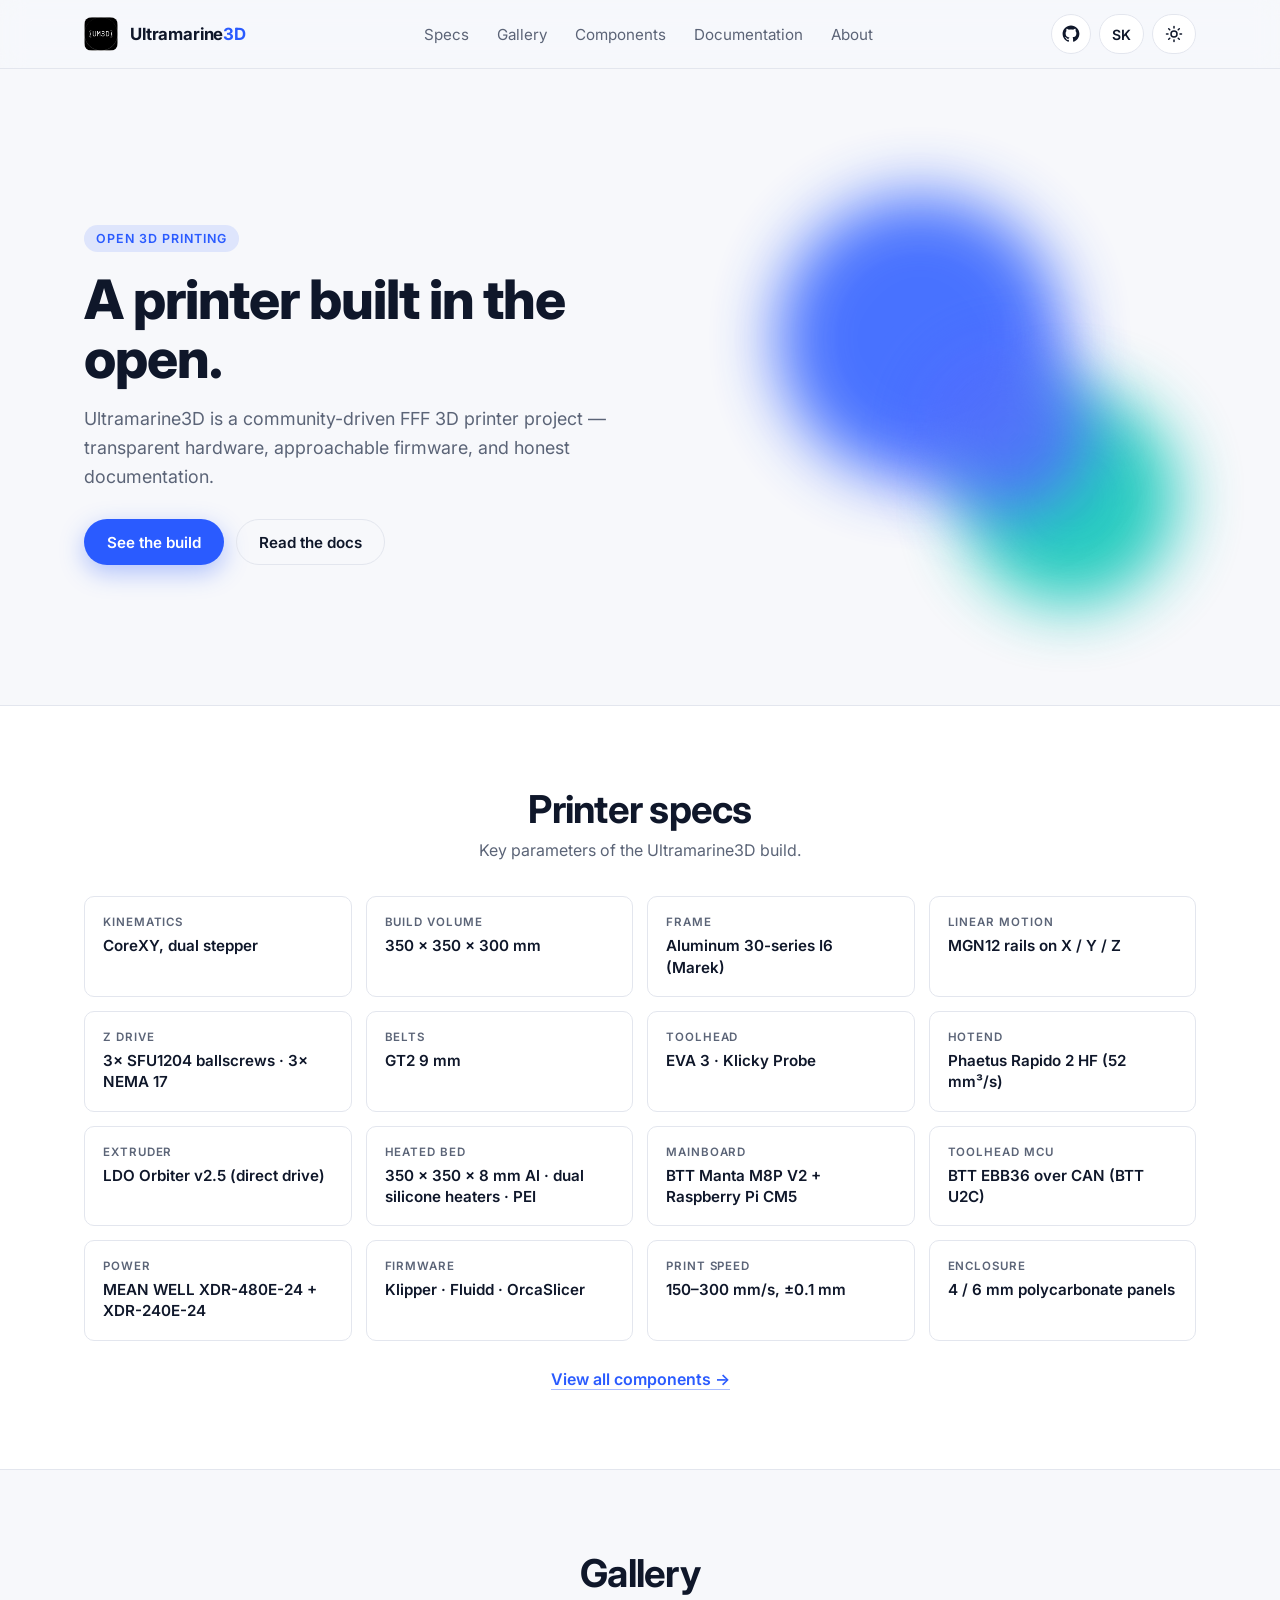
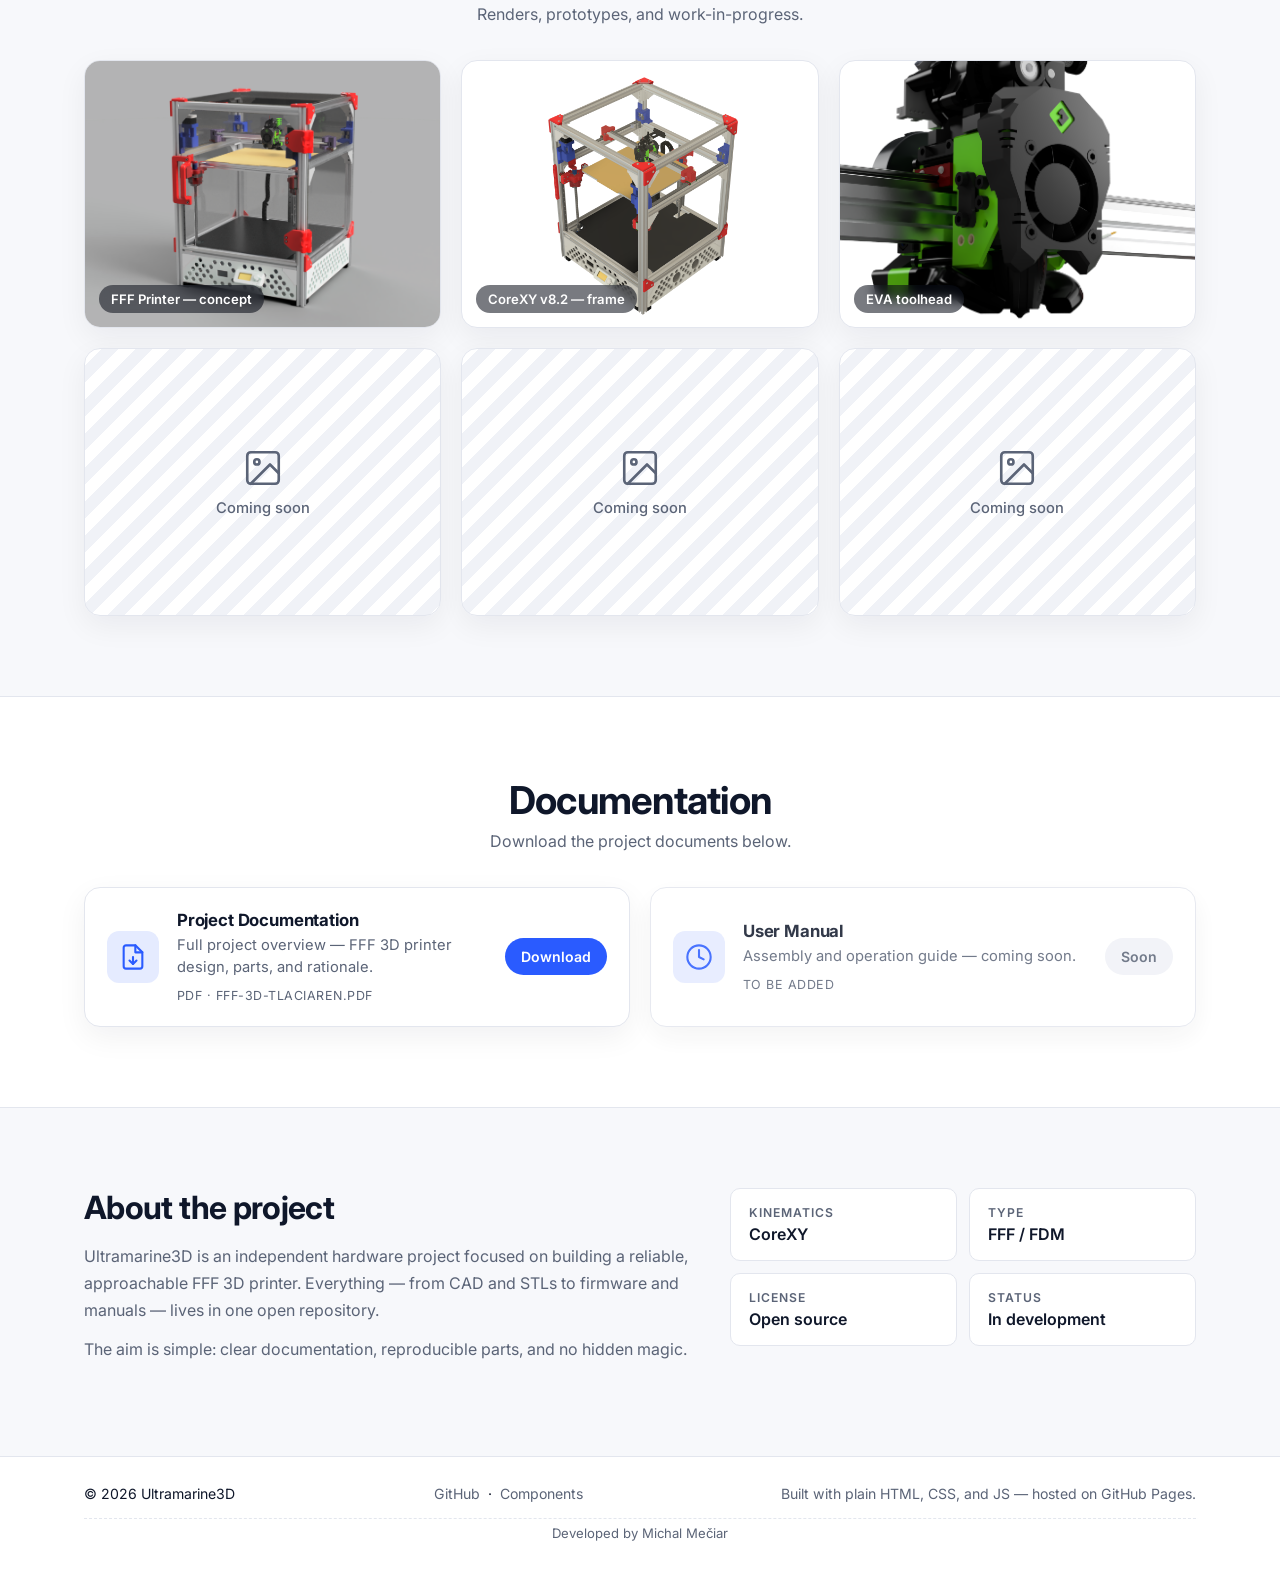
==== commit 3103f23b: "Fix lang toggle and add author credit The recent translations introduced a missing comma after 'comp" ====
--- a/index.html
+++ b/index.html
@@ -190,6 +190,7 @@
         <a href="components.html" data-i18n="nav.components">Components</a>
       </span>
       <span class="muted" data-i18n="footer.built">Built with plain HTML, CSS, and JS — hosted on GitHub Pages.</span>
+      <span class="muted footer-credit" data-i18n="footer.credit">Developed by Michal Mečiar</span>
     </div>
   </footer>
 
--- a/style.css
+++ b/style.css
@@ -451,6 +451,7 @@
 #github-link { padding: 0; width: 40px; }
 #github-link:hover { color: var(--accent); }
 
+.footer-credit { width: 100%; text-align: center; font-size: 0.82rem; padding-top: 6px; border-top: 1px dashed var(--border); margin-top: 4px; }
 .footer-links { display: inline-flex; gap: 8px; align-items: center; font-size: 0.88rem; }
 .footer-links a { color: var(--text-muted); transition: color var(--transition); }
 .footer-links a:hover { color: var(--text); }
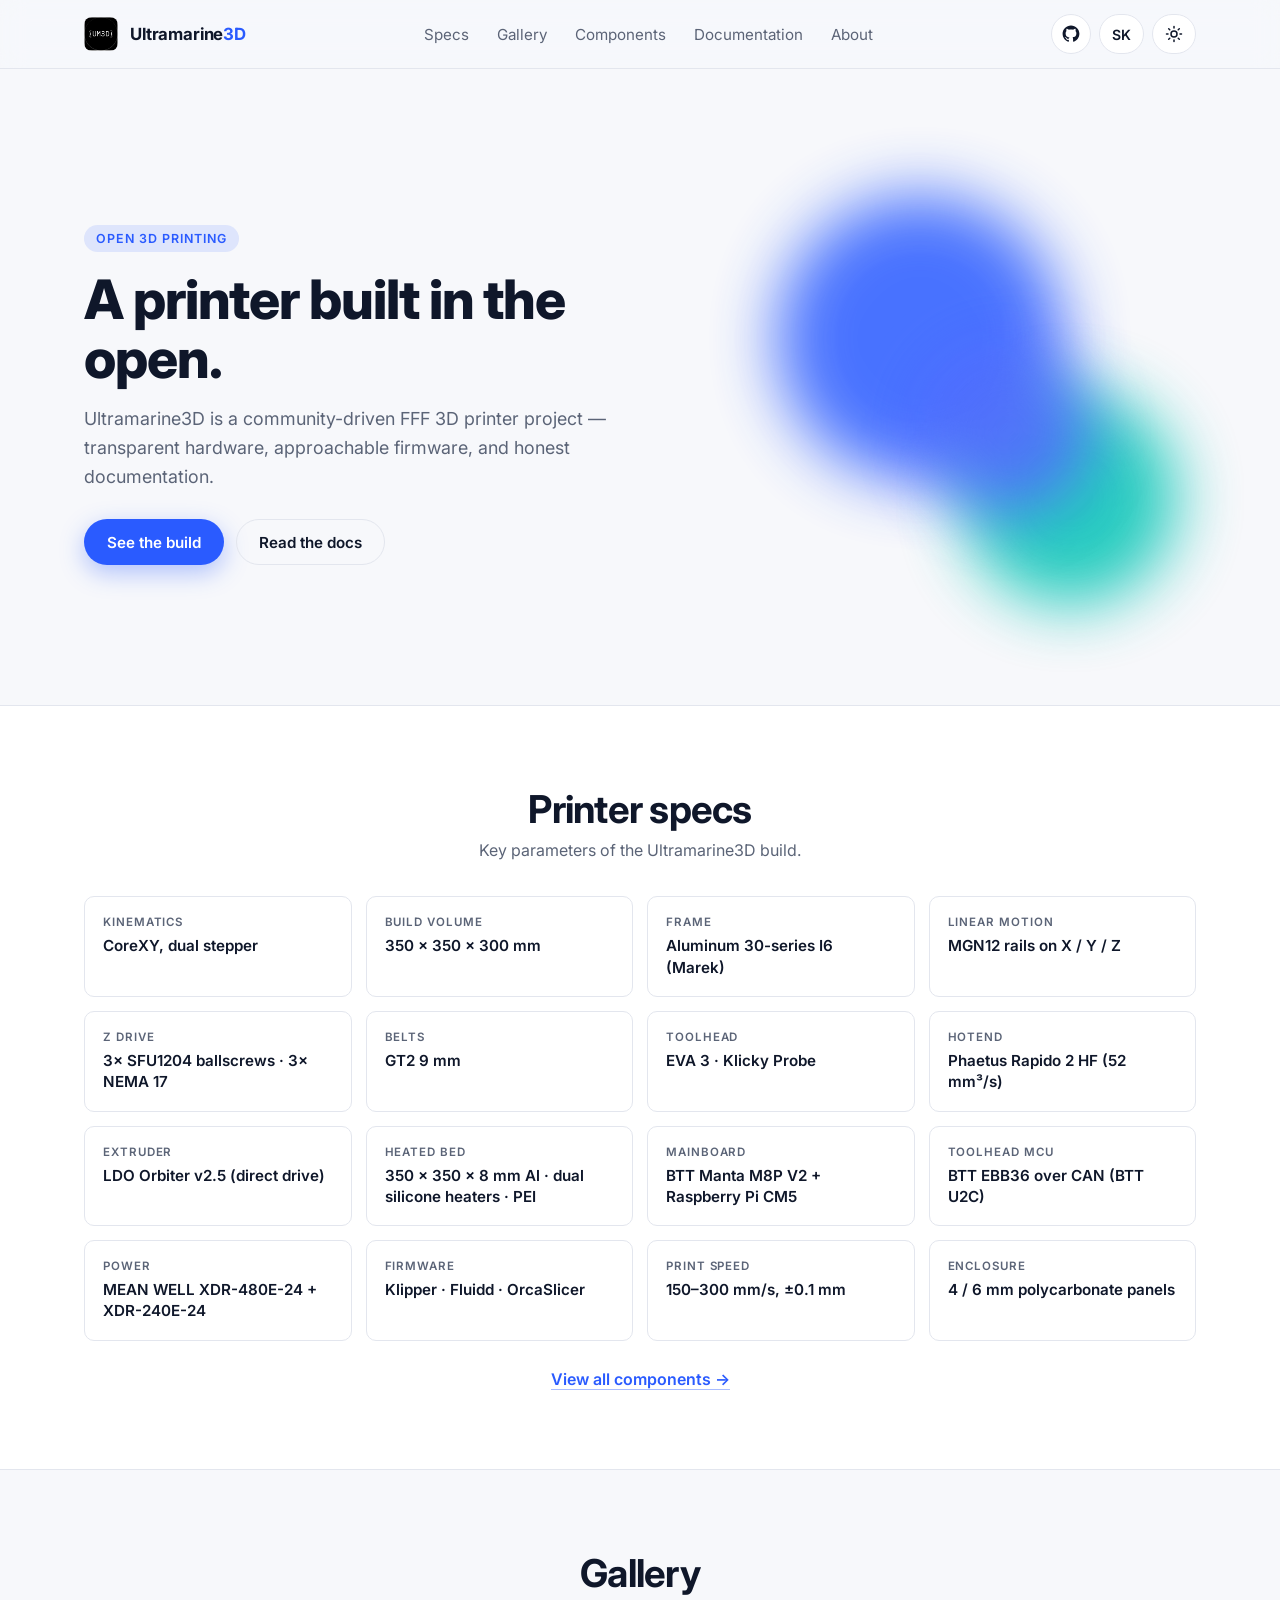
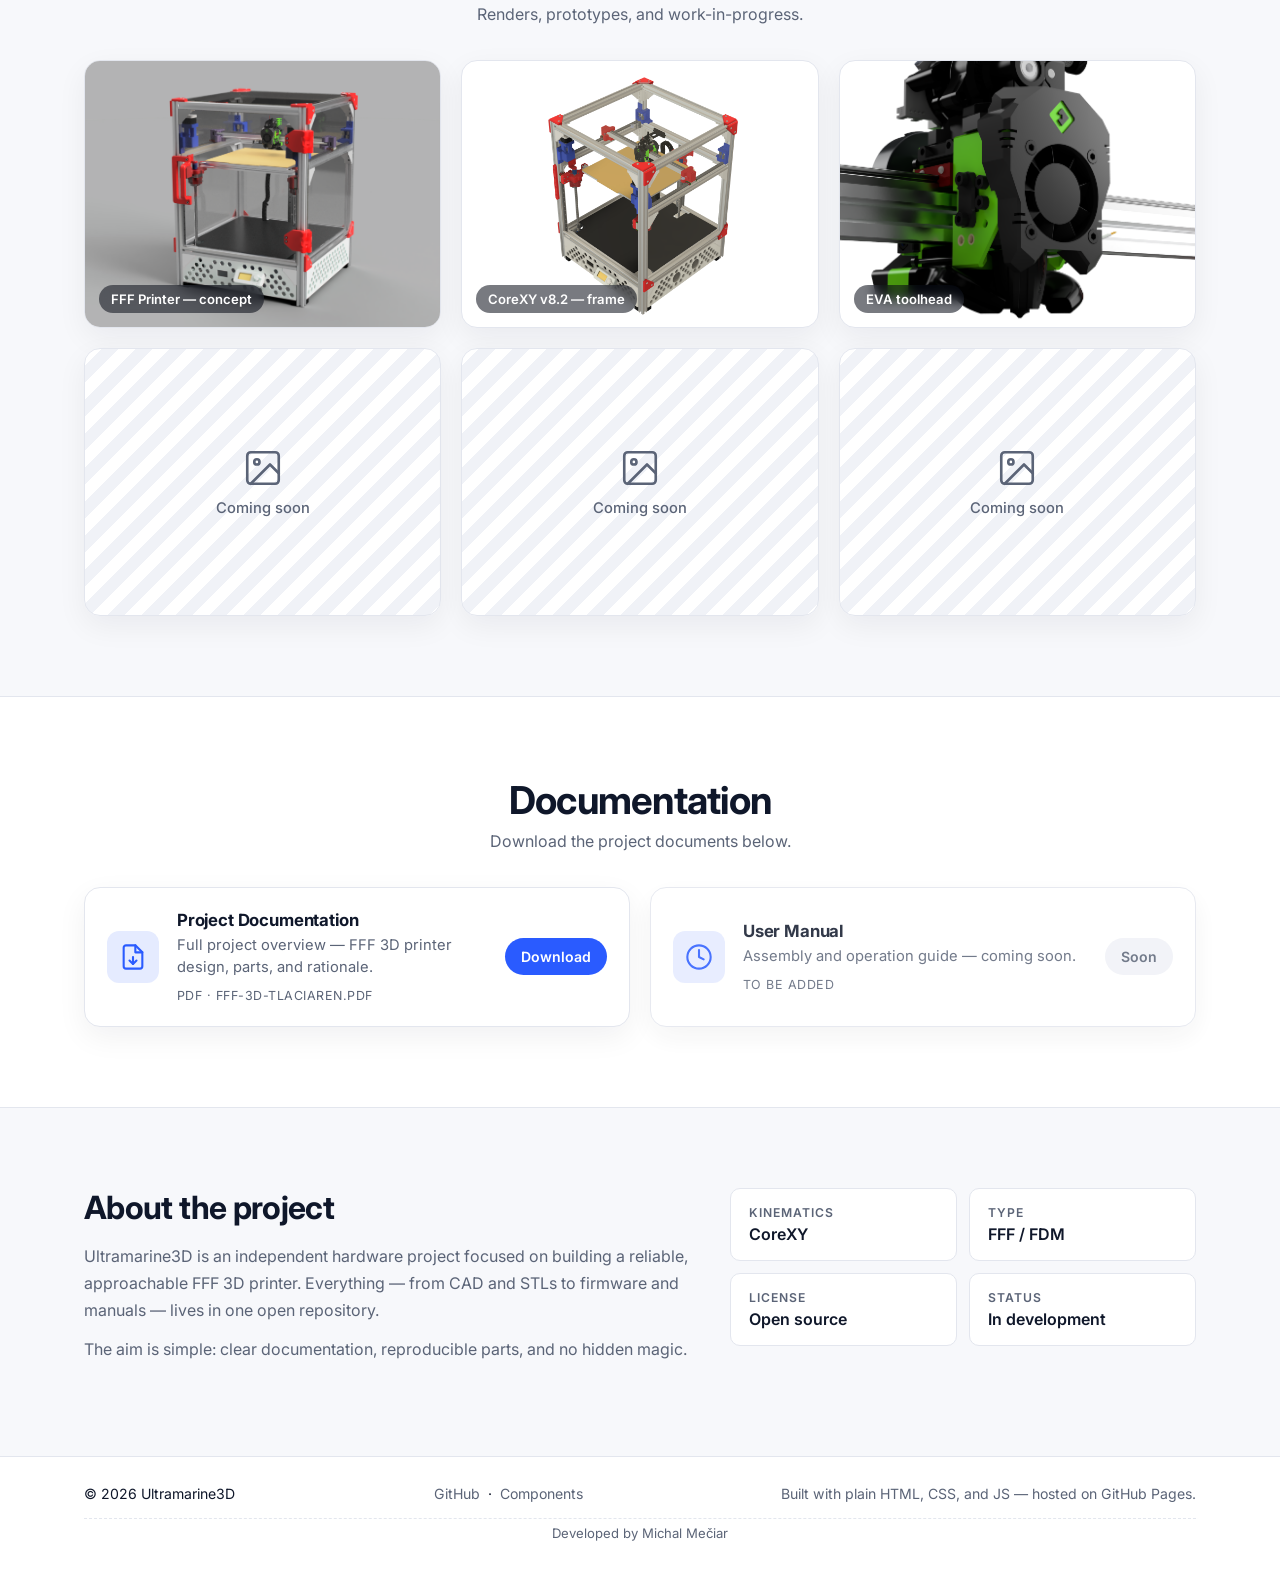
==== commit abf95cc6: "Update website content" ====
--- a/index.html
+++ b/index.html
@@ -194,6 +194,6 @@
     </div>
   </footer>
 
-  <script src="script.js"></script>
+  <script src="./script.js"></script>
 </body>
-</html>+</html>
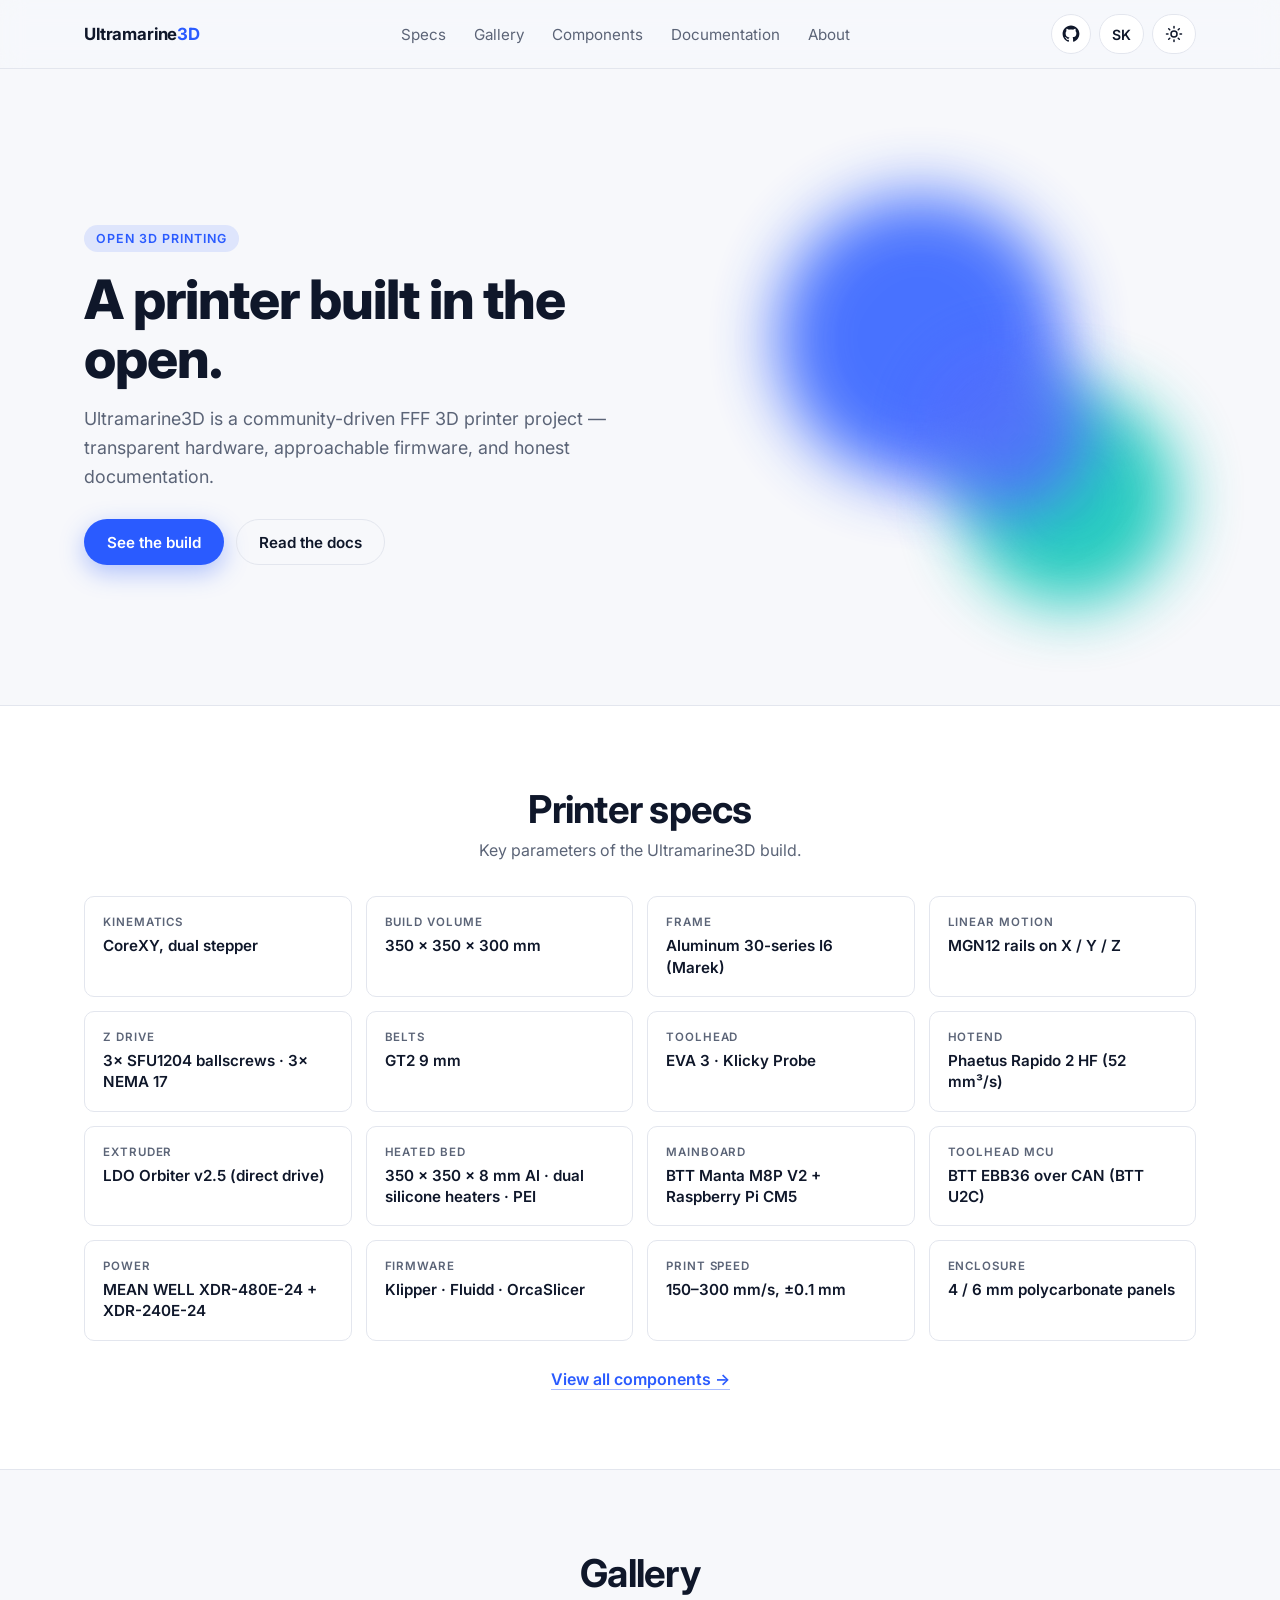
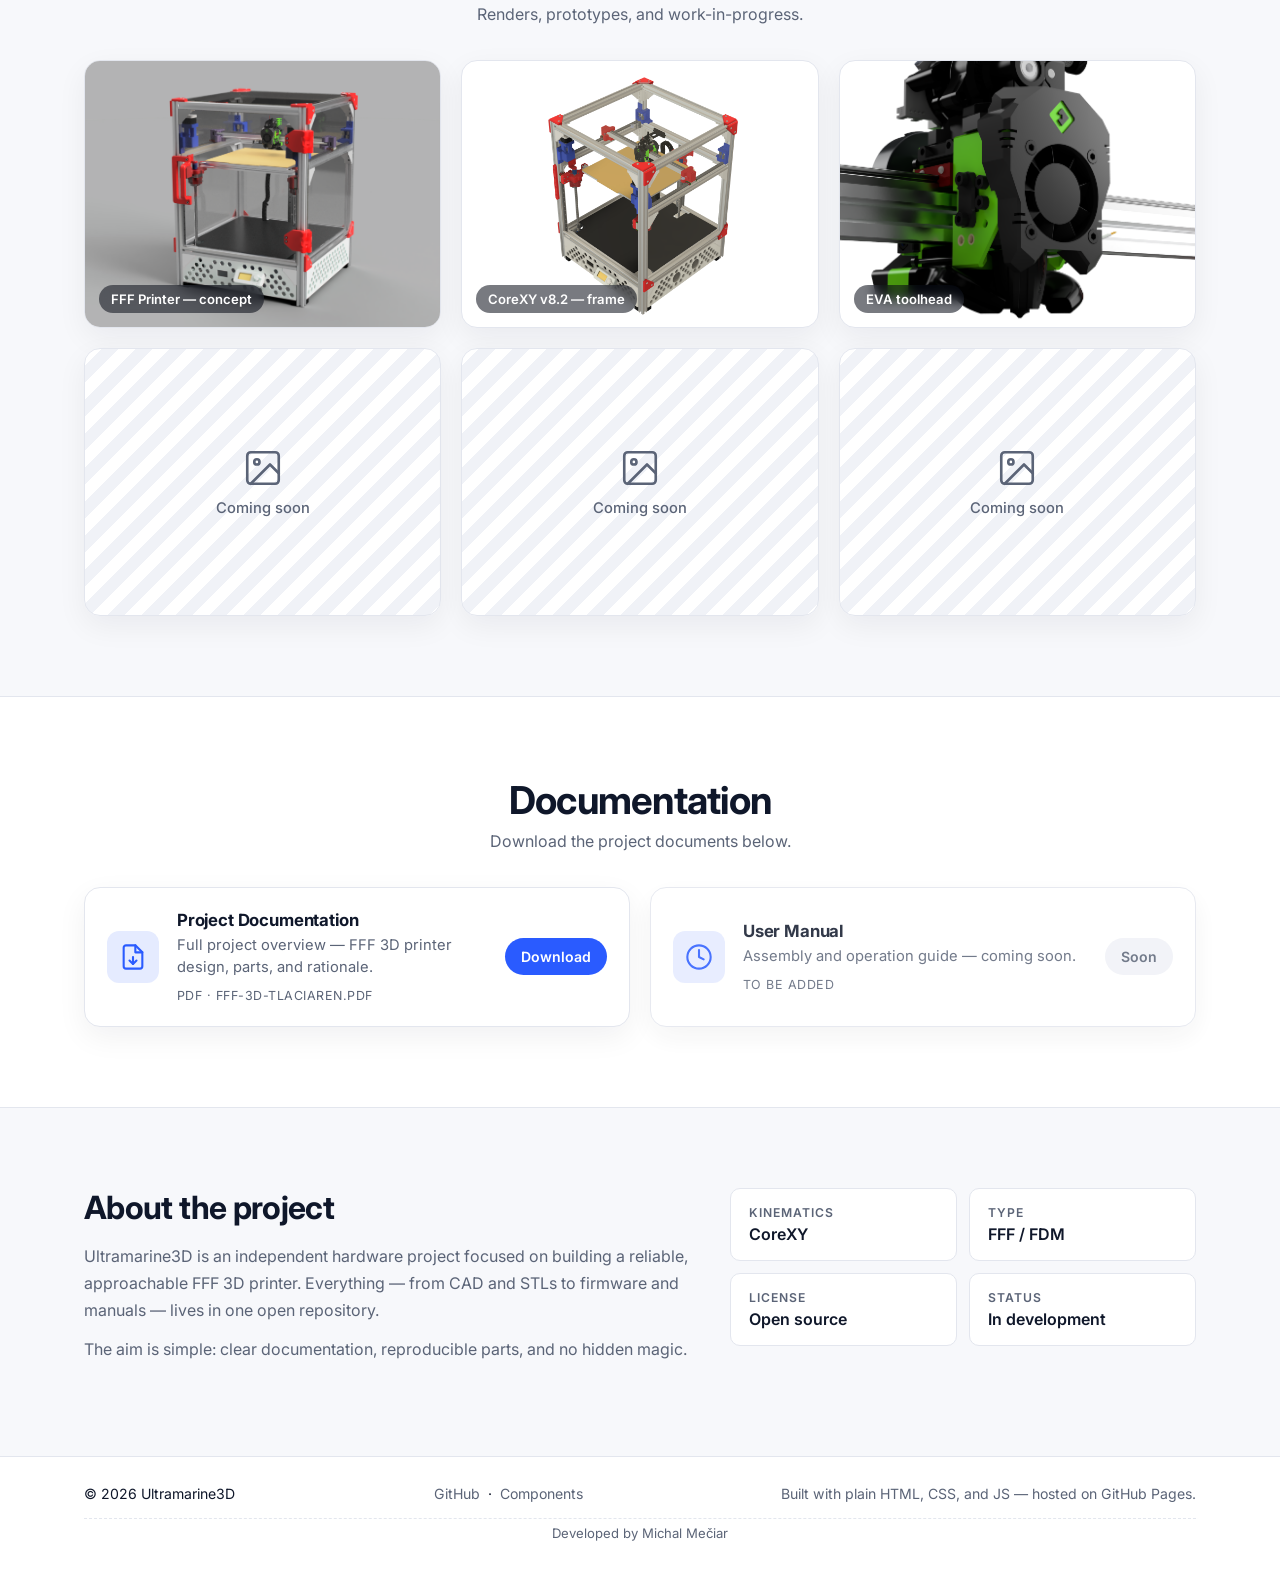
==== commit 7e2142d4: "Update website content" ====
--- a/index.html
+++ b/index.html
@@ -15,7 +15,6 @@
   <header class="site-header">
     <div class="container header-inner">
       <a href="#" class="brand" aria-label="Ultramarine3D home">
-        <img src="um3d_logo.jpg" alt="Ultramarine3D logo" class="brand-logo" />
         <span class="brand-name">Ultramarine<span class="brand-accent">3D</span></span>
       </a>
       <nav class="site-nav" aria-label="Primary">
@@ -190,7 +189,7 @@
         <a href="components.html" data-i18n="nav.components">Components</a>
       </span>
       <span class="muted" data-i18n="footer.built">Built with plain HTML, CSS, and JS — hosted on GitHub Pages.</span>
-      <span class="muted footer-credit" data-i18n="footer.credit">Developed by Michal Mečiar</span>
+      <span class="muted footer-credit" data-i18n="footer.credit">Developed by Michal Mečiar @ SPSE Halova <3</span>
     </div>
   </footer>
 
